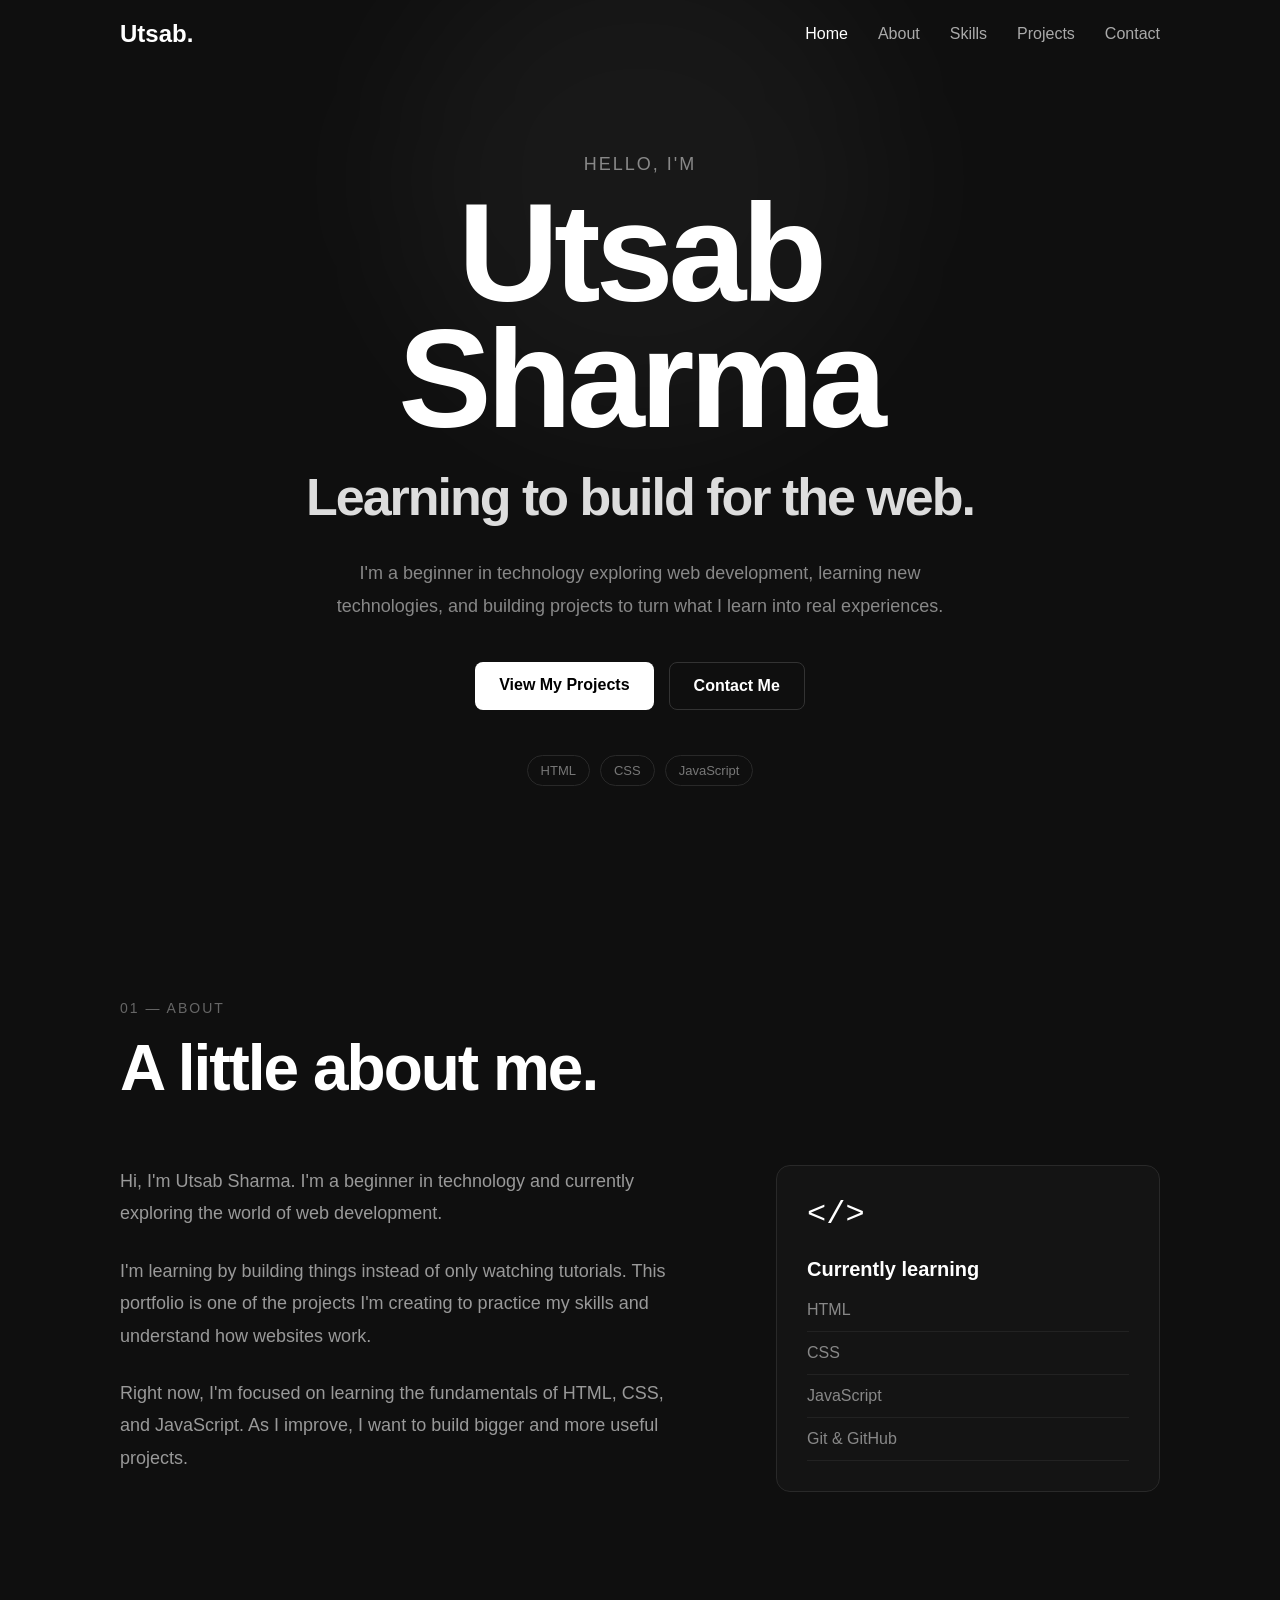
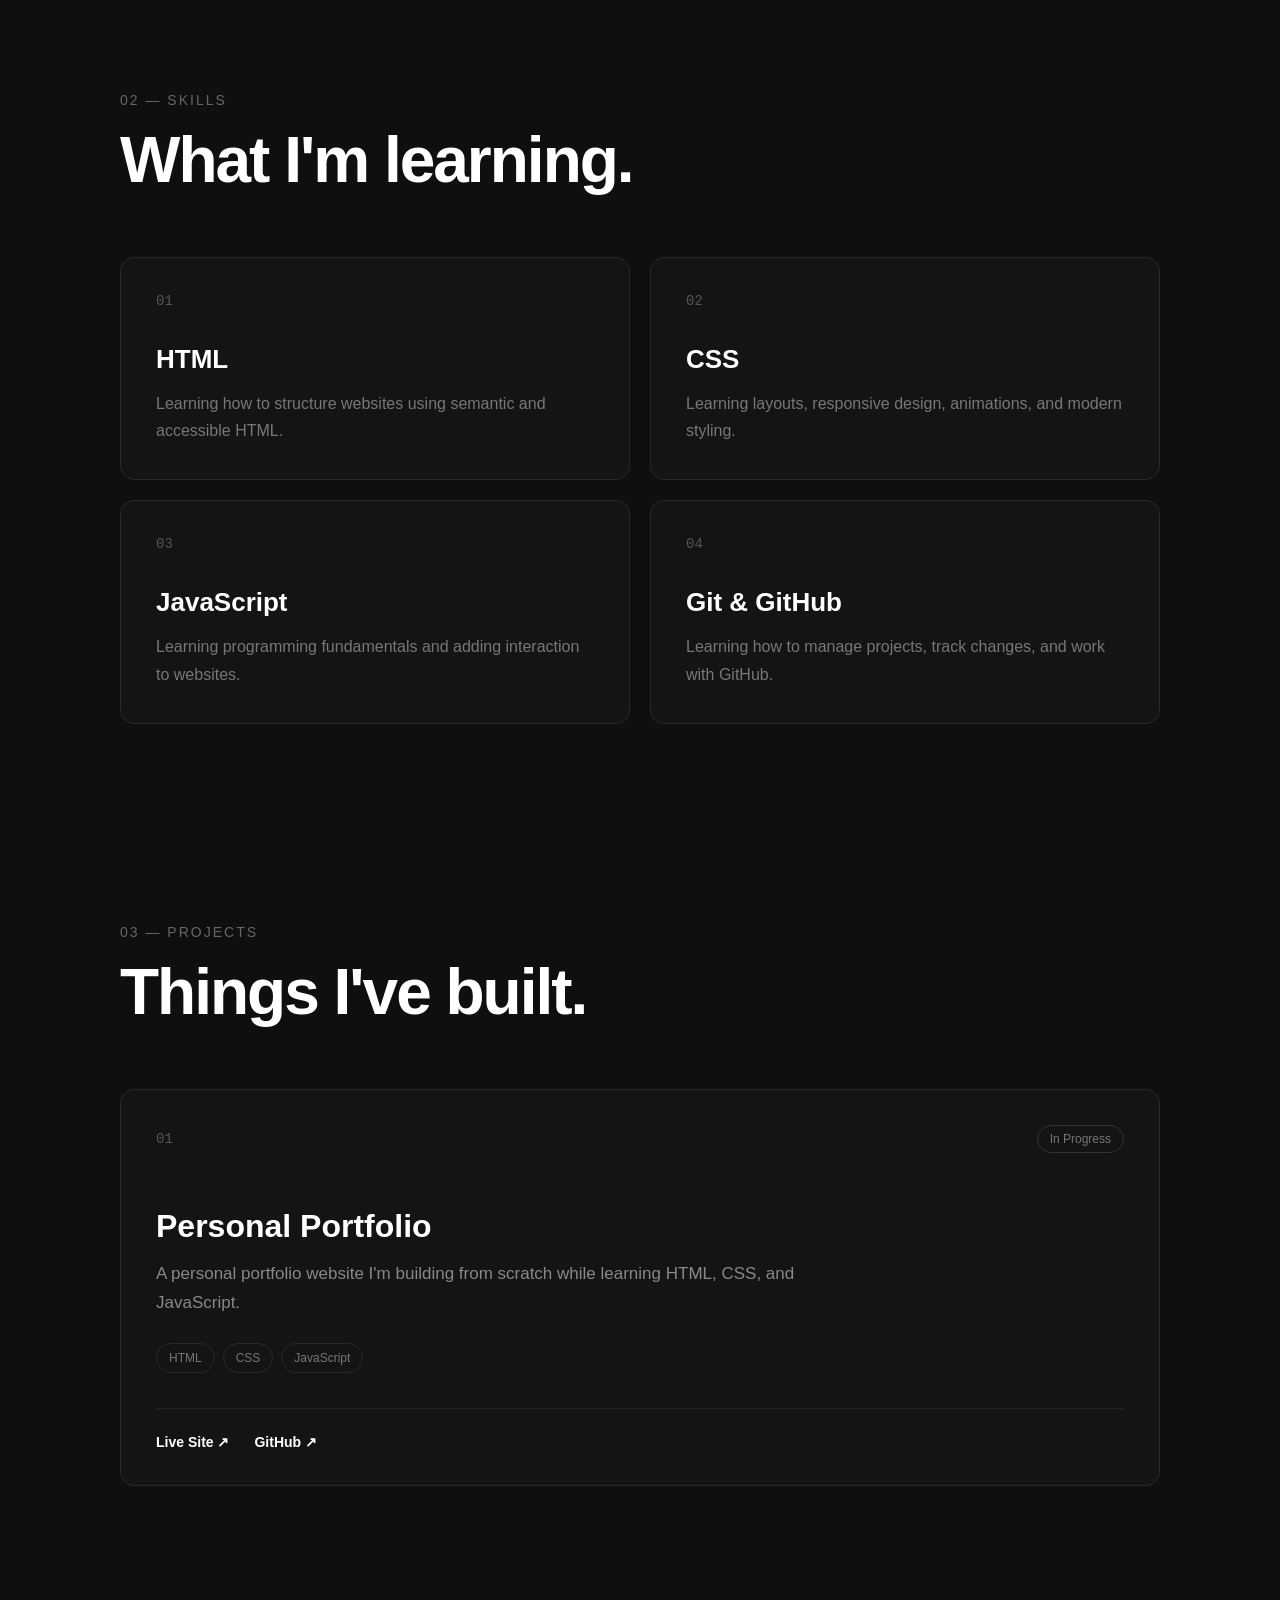
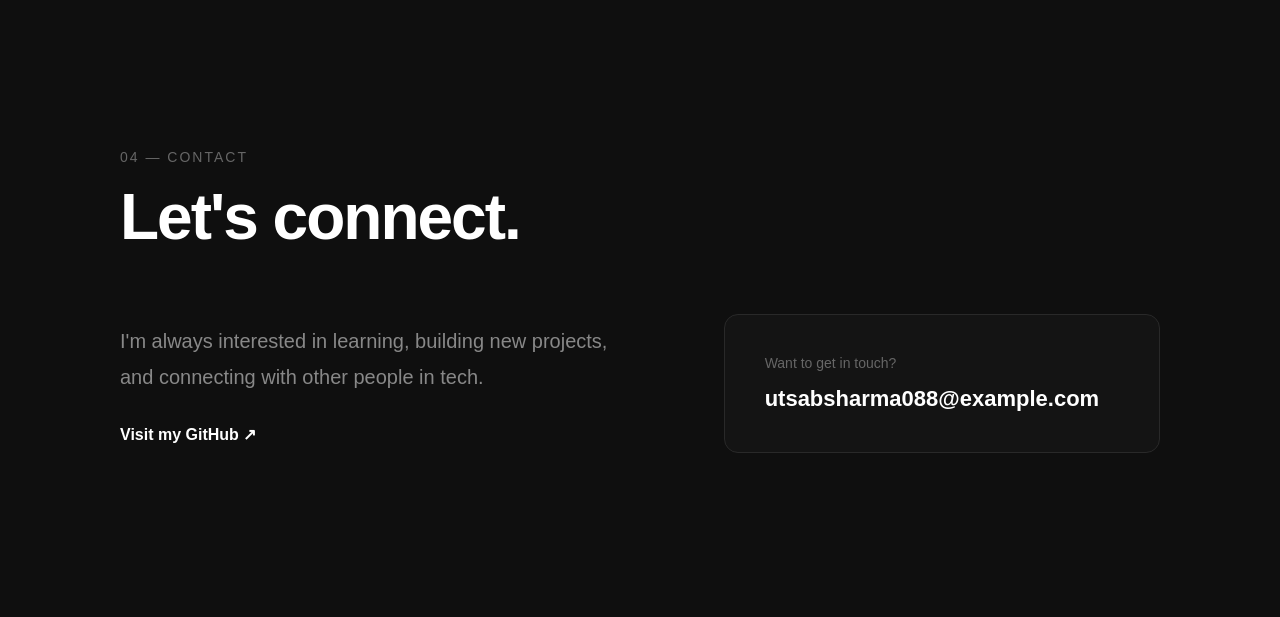
==== frontend/index.html @ 0e5b8292 "feat:website is live" ====
<!doctype html>
<html lang="en">
  <head>
    <meta charset="UTF-8" />
    <meta name="viewport" content="width=device-width, initial-scale=1.0" />

    <meta
      name="description"
      content="Utsab Sharma - Beginner web developer building and learning through real projects."
    />

    <title>Utsab Sharma | Developer</title>

    <link rel="stylesheet" href="style.css" />
  </head>

  <body>
    <header>
      <nav class="navbar">
        <a href="#home" class="logo"> Utsab. </a>

        <div class="nav-links">
          <a href="#home">Home</a>
          <a href="#about">About</a>
          <a href="#skills">Skills</a>
          <a href="#projects">Projects</a>
          <a href="#contact">Contact</a>
        </div>
      </nav>
    </header>

    <main>
      <section id="home" class="hero">
        <div class="hero-content">
          <p class="greeting">Hello, I'm</p>

          <h1>Utsab Sharma</h1>

          <h2>Learning to build for the web.</h2>

          <p class="hero-description">
            I'm a beginner in technology exploring web development, learning new
            technologies, and building projects to turn what I learn into real
            experiences.
          </p>

          <div class="hero-buttons">
            <a href="#projects" class="btn primary-btn"> View My Projects </a>

            <a href="#contact" class="btn secondary-btn"> Contact Me </a>
          </div>

          <div class="hero-tech">
            <span>HTML</span>
            <span>CSS</span>
            <span>JavaScript</span>
          </div>
        </div>
      </section>

      <section id="about" class="about-section">
        <div class="section-heading">
          <p class="section-label">01 — About</p>

          <h2>A little about me.</h2>
        </div>

        <div class="about-content">
          <div class="about-text">
            <p>
              Hi, I'm Utsab Sharma. I'm a beginner in technology and currently
              exploring the world of web development.
            </p>

            <p>
              I'm learning by building things instead of only watching
              tutorials. This portfolio is one of the projects I'm creating to
              practice my skills and understand how websites work.
            </p>

            <p>
              Right now, I'm focused on learning the fundamentals of HTML, CSS,
              and JavaScript. As I improve, I want to build bigger and more
              useful projects.
            </p>
          </div>

          <div class="about-card">
            <div class="about-card-icon">&lt;/&gt;</div>

            <h3>Currently learning</h3>

            <ul>
              <li>HTML</li>
              <li>CSS</li>
              <li>JavaScript</li>
              <li>Git &amp; GitHub</li>
            </ul>
          </div>
        </div>
      </section>

      <section id="skills" class="skills-section">
        <div class="section-heading">
          <p class="section-label">02 — Skills</p>

          <h2>What I'm learning.</h2>
        </div>

        <div class="skills-grid">
          <div class="skill-card">
            <span class="skill-number"> 01 </span>

            <h3>HTML</h3>

            <p>
              Learning how to structure websites using semantic and accessible
              HTML.
            </p>
          </div>

          <div class="skill-card">
            <span class="skill-number"> 02 </span>

            <h3>CSS</h3>

            <p>
              Learning layouts, responsive design, animations, and modern
              styling.
            </p>
          </div>

          <div class="skill-card">
            <span class="skill-number"> 03 </span>

            <h3>JavaScript</h3>

            <p>
              Learning programming fundamentals and adding interaction to
              websites.
            </p>
          </div>

          <div class="skill-card">
            <span class="skill-number"> 04 </span>

            <h3>Git &amp; GitHub</h3>

            <p>
              Learning how to manage projects, track changes, and work with
              GitHub.
            </p>
          </div>
        </div>
      </section>

      <section id="projects" class="projects-section">
        <div class="section-heading">
          <p class="section-label">03 — Projects</p>

          <h2>Things I've built.</h2>
        </div>

        <div class="projects-grid">
          <article class="project-card">
            <div class="project-top">
              <span class="project-number"> 01 </span>

              <span class="project-status"> In Progress </span>
            </div>

            <div class="project-content">
              <h3>Personal Portfolio</h3>

              <p>
                A personal portfolio website I'm building from scratch while
                learning HTML, CSS, and JavaScript.
              </p>

              <div class="project-tech">
                <span>HTML</span>
                <span>CSS</span>
                <span>JavaScript</span>
              </div>
            </div>

            <div class="project-links">
              <a href="personal-website-7hj2.vercel.app" class="project-link">
                Live Site ↗
              </a>

              <a
                href="https://github.com/kiranSharma121"
                class="project-link"
                target="_blank"
                rel="noopener noreferrer"
              >
                GitHub ↗
              </a>
            </div>
          </article>
        </div>
      </section>

      <section id="contact" class="contact-section">
        <div class="section-heading">
          <p class="section-label">04 — Contact</p>

          <h2>Let's connect.</h2>
        </div>

        <div class="contact-content">
          <div class="contact-text">
            <p>
              I'm always interested in learning, building new projects, and
              connecting with other people in tech.
            </p>

            <a
              href="https://github.com/kiranSharma121"
              class="github-link"
              target="_blank"
              rel="noopener noreferrer"
            >
              Visit my GitHub ↗
            </a>
          </div>

          <div class="contact-card">
            <p>Want to get in touch?</p>

            <a href="mailto:utsabsharma088@example.com" class="email-link">
              utsabsharma088@example.com
            </a>
          </div>
        </div>
      </section>
    </main>

    <script src="script.js"></script>
  </body>
</html>
---- frontend/style.css ----
* {
    margin: 0;
    padding: 0;
    box-sizing: border-box;
}

html {
    scroll-behavior: smooth;
}

body {
    font-family: Arial, sans-serif;
    background: #0f0f0f;
    color: white;
}

header {
    width: 100%;
    position: fixed;
    top: 0;
    left: 0;
    z-index: 100;
}

.navbar {
    max-width: 1100px;
    margin: auto;
    padding: 20px 30px;
    display: flex;
    justify-content: space-between;
    align-items: center;
}

.logo {
    color: white;
    text-decoration: none;
    font-size: 24px;
    font-weight: bold;
}

.nav-links {
    display: flex;
    gap: 30px;
}

.nav-links a {
    color: #aaa;
    text-decoration: none;
    transition: 0.3s;
}

.nav-links a:hover {
    color: white;
}

.hero {
    min-height: 100vh;
    padding: 120px 30px 80px;
    display: flex;
    justify-content: center;
    align-items: center;
    text-align: center;
    position: relative;
    overflow: hidden;
}

.hero::before {
    content: "";
    position: absolute;
    width: 500px;
    height: 500px;
    border-radius: 50%;
    background: rgba(255, 255, 255, 0.04);
    filter: blur(80px);
    top: 20%;
    left: 50%;
    transform: translate(-50%, -50%);
    pointer-events: none;
}

.hero-content {
    position: relative;
    z-index: 1;
    max-width: 850px;
}

.greeting {
    color: #888;
    font-size: 18px;
    margin-bottom: 15px;
    letter-spacing: 2px;
    text-transform: uppercase;
}

.hero h1 {
    font-size: clamp(70px, 12vw, 140px);
    line-height: 0.9;
    letter-spacing: -5px;
    margin-bottom: 25px;
}

.hero h2 {
    font-size: clamp(28px, 5vw, 52px);
    color: #ddd;
    margin-bottom: 30px;
    letter-spacing: -2px;
}

.hero-description {
    max-width: 650px;
    margin: 0 auto 40px;
    color: #888;
    font-size: 18px;
    line-height: 1.8;
}

.hero-buttons {
    display: flex;
    justify-content: center;
    gap: 15px;
    margin-bottom: 45px;
}

.btn {
    display: inline-block;
    padding: 14px 24px;
    border-radius: 8px;
    text-decoration: none;
    font-weight: 600;
    transition: transform 0.3s ease, background 0.3s ease;
}

.primary-btn {
    background: white;
    color: black;
}

.primary-btn:hover {
    transform: translateY(-4px);
}

.secondary-btn {
    border: 1px solid #333;
    color: white;
}

.secondary-btn:hover {
    background: #1a1a1a;
    transform: translateY(-4px);
}

.hero-tech {
    display: flex;
    justify-content: center;
    flex-wrap: wrap;
    gap: 10px;
}

.hero-tech span {
    padding: 7px 13px;
    border: 1px solid #292929;
    border-radius: 20px;
    color: #777;
    font-size: 13px;
}

section:not(.hero) {
    max-width: 1100px;
    min-height: 70vh;
    margin: auto;
    padding: 100px 30px;
}

.section-heading {
    margin-bottom: 60px;
}

.section-label {
    color: #666 !important;
    font-size: 14px !important;
    text-transform: uppercase;
    letter-spacing: 2px;
    margin-bottom: 15px;
}

.section-heading h2 {
    font-size: clamp(40px, 6vw, 64px) !important;
    letter-spacing: -2px;
}

.about-section {
    display: flex;
    flex-direction: column;
    justify-content: center;
}

.about-content {
    display: grid;
    grid-template-columns: minmax(0, 1.5fr) minmax(0, 1fr);
    gap: 80px;
    align-items: start;
}

.about-text {
    display: flex;
    flex-direction: column;
    gap: 25px;
}

.about-text p {
    font-size: 18px;
    line-height: 1.8;
    color: #999;
}

.about-card {
    padding: 30px;
    border: 1px solid #292929;
    border-radius: 14px;
    background: #141414;
}

.about-card-icon {
    font-family: monospace;
    font-size: 32px;
    margin-bottom: 25px;
}

.about-card h3 {
    font-size: 20px;
    margin-bottom: 20px;
}

.about-card ul {
    list-style: none;
    display: flex;
    flex-direction: column;
    gap: 12px;
}

.about-card li {
    color: #888;
    padding-bottom: 12px;
    border-bottom: 1px solid #222;
}

.skills-section {
    display: flex;
    flex-direction: column;
    justify-content: center;
}

.skills-grid {
    display: grid;
    grid-template-columns: repeat(2, 1fr);
    gap: 20px;
}

.skill-card {
    position: relative;
    padding: 35px;
    border: 1px solid #292929;
    border-radius: 14px;
    background: #141414;
    transition: transform 0.3s ease, border-color 0.3s ease;
}

.skill-card:hover {
    transform: translateY(-5px);
    border-color: #555;
}

.skill-number {
    display: block;
    color: #555;
    font-family: monospace;
    font-size: 14px;
    margin-bottom: 35px;
}

.skill-card h3 {
    font-size: 26px;
    margin-bottom: 15px;
}

.skill-card p {
    color: #777;
    font-size: 16px !important;
    line-height: 1.7;
}

.projects-section {
    display: flex;
    flex-direction: column;
    justify-content: center;
}

.projects-grid {
    display: grid;
    grid-template-columns: 1fr;
    gap: 20px;
}

.project-card {
    padding: 35px;
    border: 1px solid #292929;
    border-radius: 14px;
    background: #141414;
    transition: transform 0.3s ease, border-color 0.3s ease;
}

.project-card:hover {
    transform: translateY(-5px);
    border-color: #555;
}

.project-top {
    display: flex;
    justify-content: space-between;
    align-items: center;
    margin-bottom: 55px;
}

.project-number {
    color: #555;
    font-family: monospace;
    font-size: 14px;
}

.project-status {
    padding: 6px 12px;
    border: 1px solid #333;
    border-radius: 20px;
    color: #777;
    font-size: 12px;
}

.project-content {
    max-width: 700px;
}

.project-content h3 {
    font-size: 32px;
    margin-bottom: 15px;
}

.project-content p {
    color: #888;
    font-size: 17px !important;
    line-height: 1.7;
    margin-bottom: 25px;
}

.project-tech {
    display: flex;
    flex-wrap: wrap;
    gap: 8px;
}

.project-tech span {
    padding: 7px 12px;
    border: 1px solid #292929;
    border-radius: 20px;
    color: #777;
    font-size: 12px;
}

.project-links {
    display: flex;
    gap: 25px;
    margin-top: 35px;
    padding-top: 25px;
    border-top: 1px solid #222;
}

.project-link {
    color: white;
    text-decoration: none;
    font-size: 14px;
    font-weight: 600;
    transition: color 0.3s ease;
}

.project-link:hover {
    color: #888;
}

.contact-section {
    display: flex;
    flex-direction: column;
    justify-content: center;
}

.contact-content {
    display: grid;
    grid-template-columns: minmax(0, 1.2fr) minmax(0, 1fr);
    gap: 80px;
    align-items: center;
}

.contact-text {
    max-width: 600px;
}

.contact-text>p {
    color: #888;
    font-size: 20px !important;
    line-height: 1.8;
    margin-bottom: 30px;
}

.github-link {
    display: inline-block;
    color: white;
    text-decoration: none;
    font-weight: 600;
    transition: color 0.3s ease;
}

.github-link:hover {
    color: #888;
}

.contact-card {
    padding: 40px;
    border: 1px solid #292929;
    border-radius: 14px;
    background: #141414;
}

.contact-card p {
    color: #666 !important;
    font-size: 14px !important;
    margin-bottom: 15px;
}

.email-link {
    display: block;
    color: white;
    font-size: 22px;
    font-weight: 600;
    text-decoration: none;
    overflow-wrap: anywhere;
    transition: color 0.3s ease;
}

.email-link:hover {
    color: #888;
}

.nav-links a.active {
    color: white;
}

@media (max-width: 700px) {
    .navbar {
        padding: 18px 20px;
    }

    .nav-links {
        gap: 15px;
    }

    .nav-links a {
        font-size: 14px;
    }

    .hero {
        padding-left: 20px;
        padding-right: 20px;
    }

    .hero h1 {
        letter-spacing: -3px;
    }

    .hero-buttons {
        flex-direction: column;
        max-width: 300px;
        margin-left: auto;
        margin-right: auto;
    }

    .btn {
        width: 100%;
    }

    .hero-tech {
        max-width: 300px;
        margin: auto;
    }

    .about-content {
        grid-template-columns: 1fr;
        gap: 40px;
    }

    .section-heading {
        margin-bottom: 40px;
    }

    .skills-grid {
        grid-template-columns: 1fr;
    }

    .skill-card {
        padding: 25px;
    }

    .project-card {
        padding: 25px;
    }

    .project-top {
        margin-bottom: 40px;
    }

    .project-content h3 {
        font-size: 26px;
    }

    .project-links {
        flex-direction: column;
        gap: 15px;
    }

    .contact-content {
        grid-template-columns: 1fr;
        gap: 40px;
    }

    .contact-card {
        padding: 25px;
    }

    .email-link {
        font-size: 18px;
    }
}
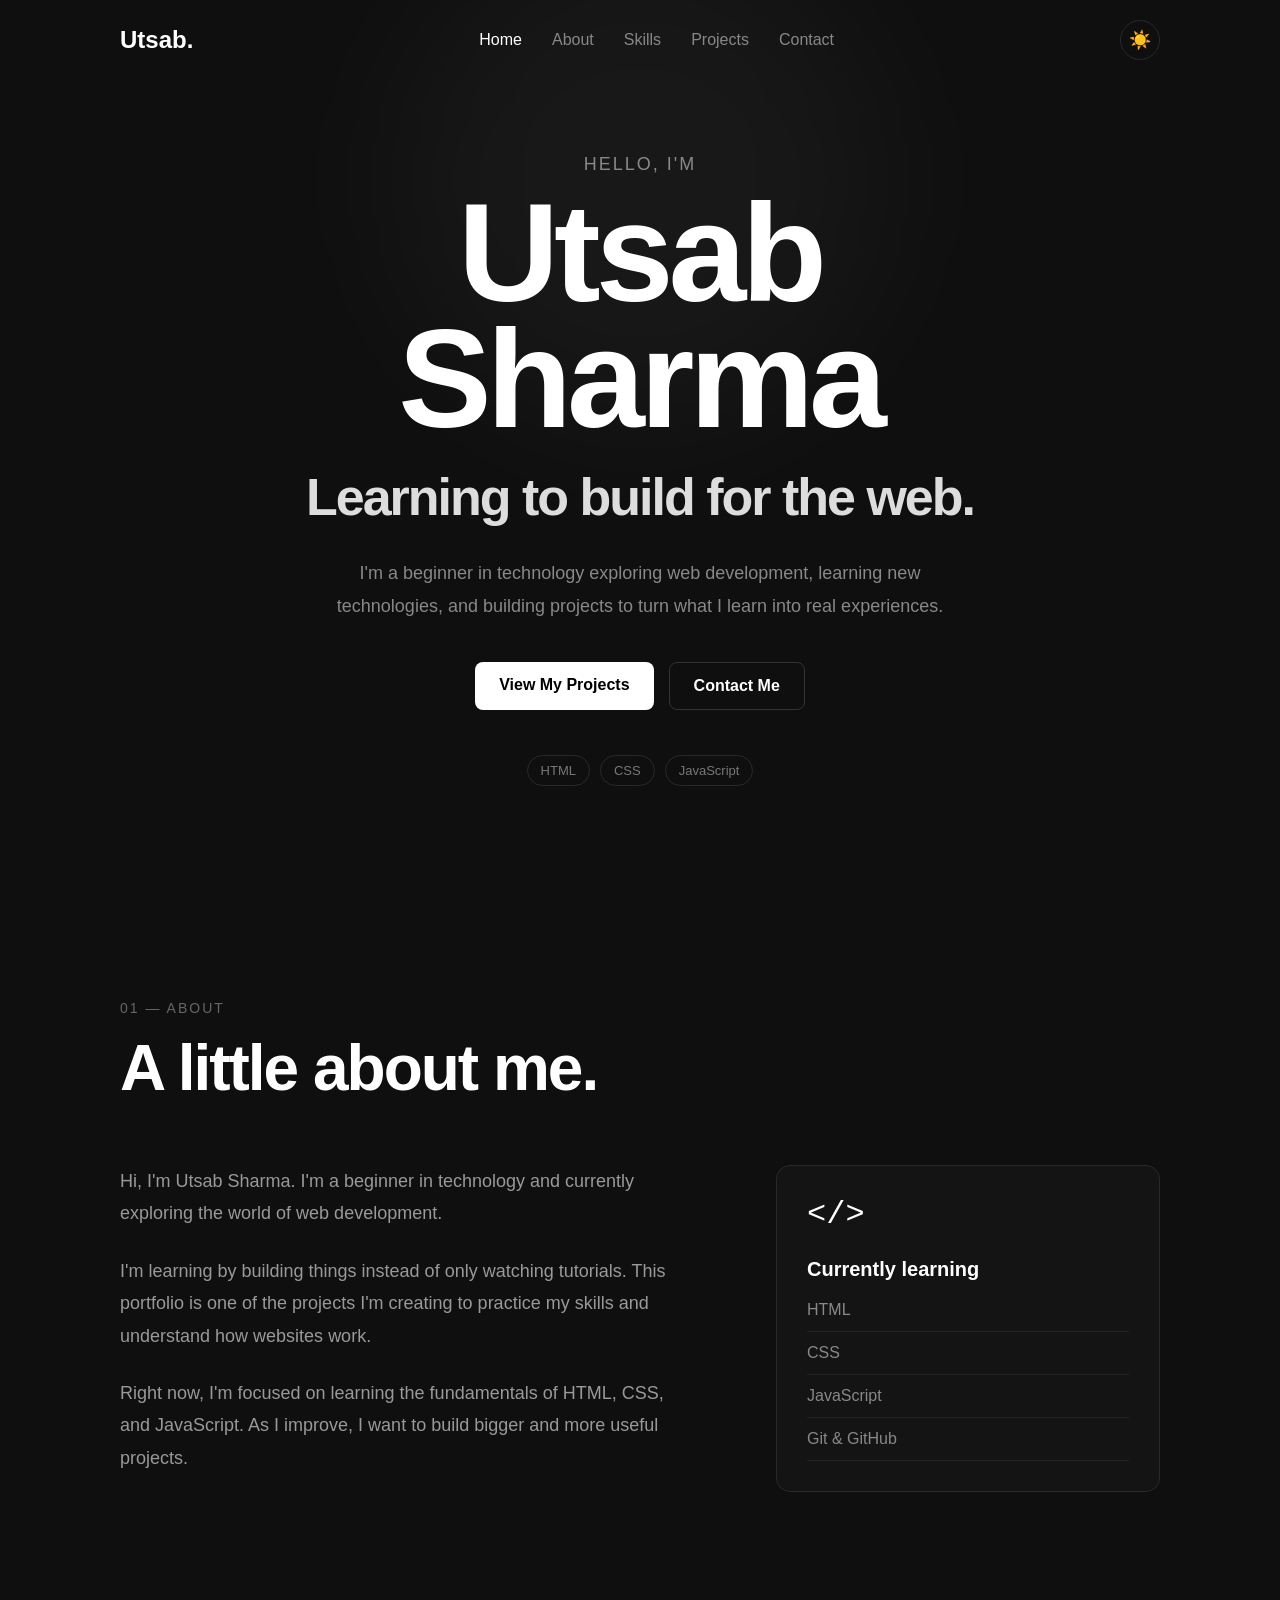
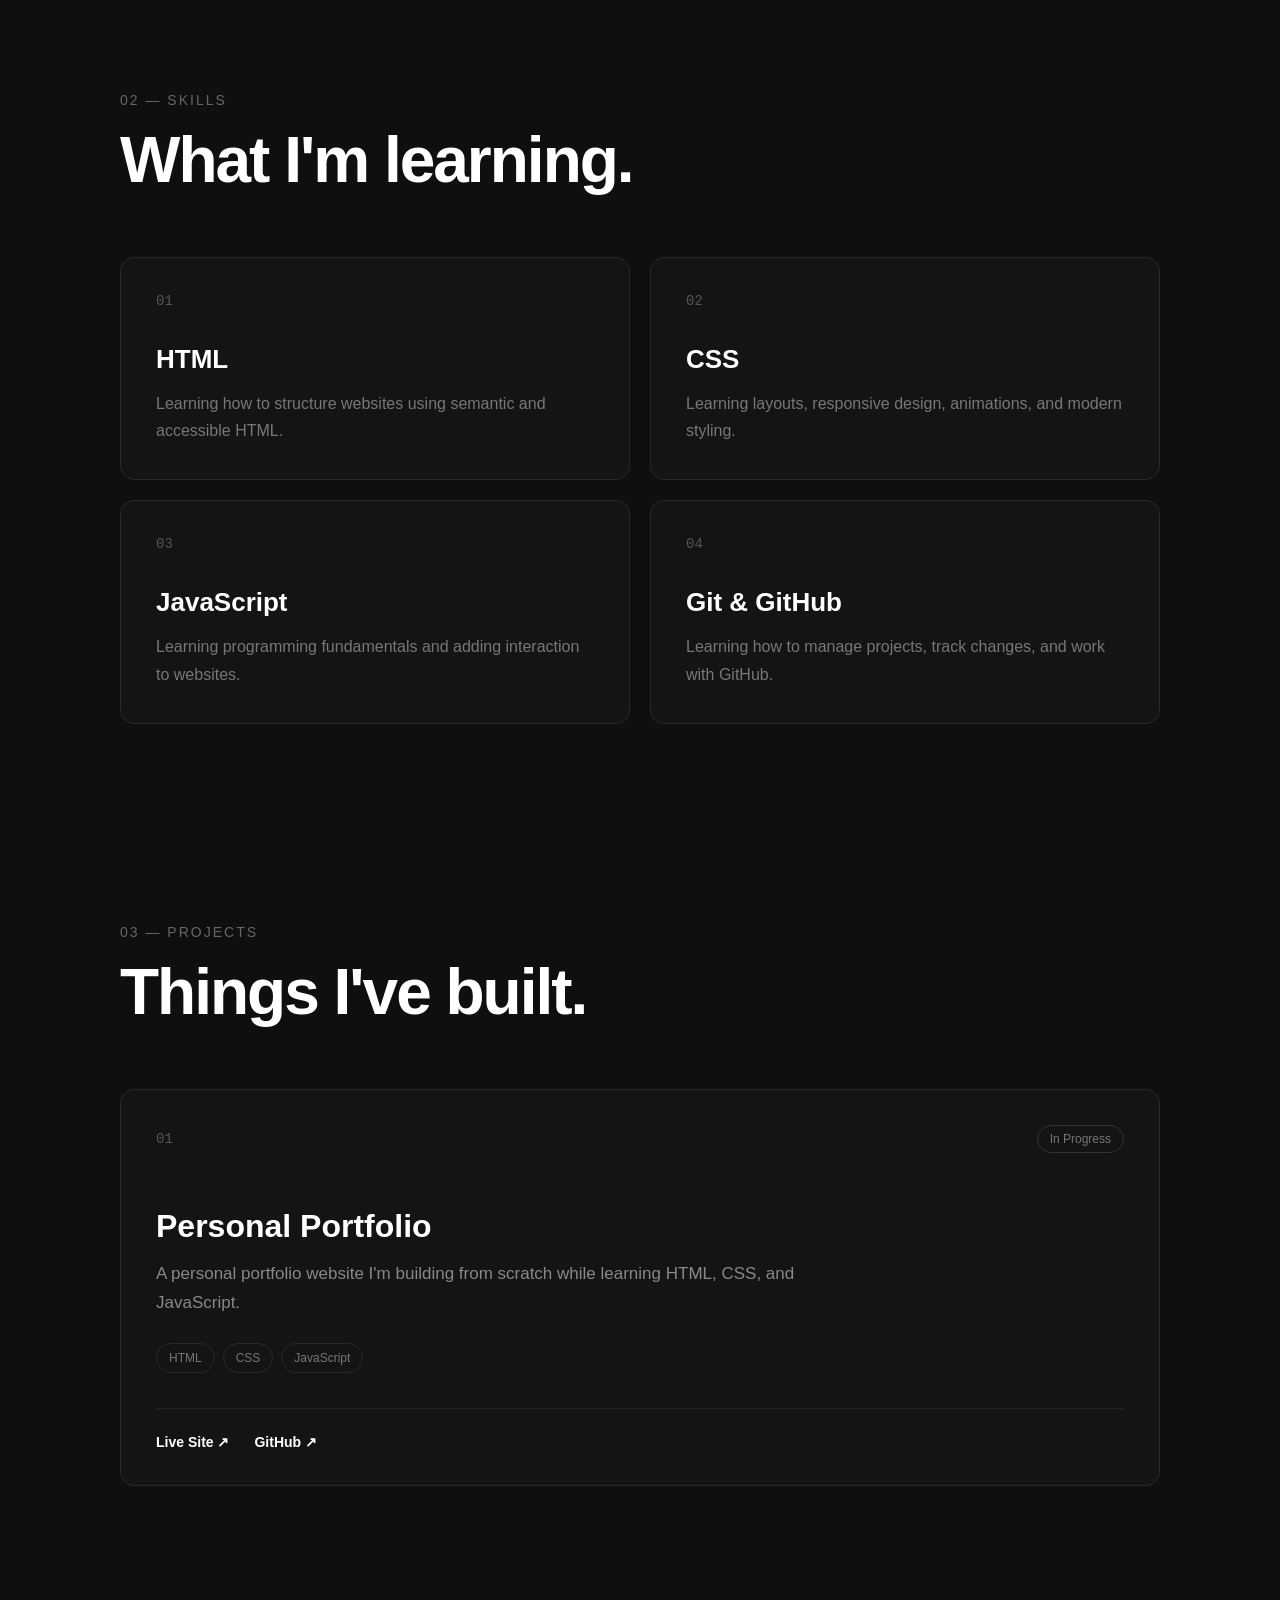
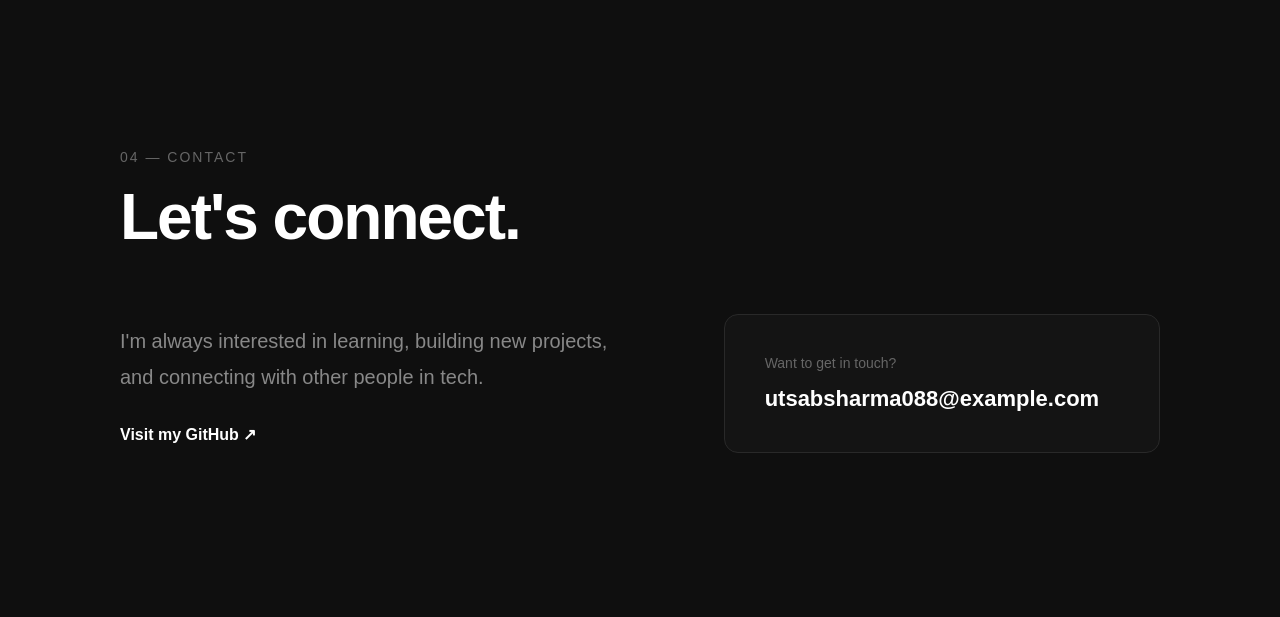
==== commit c2bc367c: "feat:chaing the ui" ====
--- a/frontend/index.html
+++ b/frontend/index.html
@@ -26,6 +26,7 @@
           <a href="#projects">Projects</a>
           <a href="#contact">Contact</a>
         </div>
+        <button class="theme-toggle" id="themeToggle">☀️</button>
       </nav>
     </header>
 
@@ -185,12 +186,15 @@
             </div>
 
             <div class="project-links">
-              <a href="personal-website-7hj2.vercel.app" class="project-link">
+              <a
+                href="https://personal-website-7hj2.vercel.app/"
+                class="project-link"
+              >
                 Live Site ↗
               </a>
 
               <a
-                href="https://github.com/kiranSharma121"
+                href="https://github.com/kiranSharma121/personal-website"
                 class="project-link"
                 target="_blank"
                 rel="noopener noreferrer"
--- a/frontend/style.css
+++ b/frontend/style.css
@@ -1,3 +1,11 @@
+:root {
+    --background: #0f0f0f;
+    --text: white;
+    --card: #141414;
+    --border: #292929;
+    --secondary: #888;
+}
+
 * {
     margin: 0;
     padding: 0;
@@ -452,6 +460,54 @@
     color: white;
 }
 
+.theme-toggle {
+    border: 1px solid #333;
+    background: transparent;
+    color: white;
+    width: 40px;
+    height: 40px;
+    border-radius: 50%;
+    cursor: pointer;
+    font-size: 18px;
+}
+
+body.light-mode {
+    --background: #f4f4f4;
+    --text: #111;
+    --card: white;
+    --border: #ddd;
+    --secondary: #555;
+}
+
+body {
+    background: var(--background);
+    color: var(--text);
+    font-family: Arial, sans-serif;
+    transition: background 0.3s ease, color 0.3s ease;
+}
+
+.nav-links a {
+    color: var(--secondary);
+}
+
+.about-card,
+.skill-card,
+.project-card,
+.contact-card {
+    background-color: var(--card);
+    border: 1px solid var(--border);
+}
+
+.theme-toggle {
+    width: 40px;
+    height: 40px;
+    border: 1px solid var(--border);
+    border-radius: 50%;
+    background: transparent;
+    color: var(--text);
+    cursor: pointer;
+}
+
 @media (max-width: 700px) {
     .navbar {
         padding: 18px 20px;
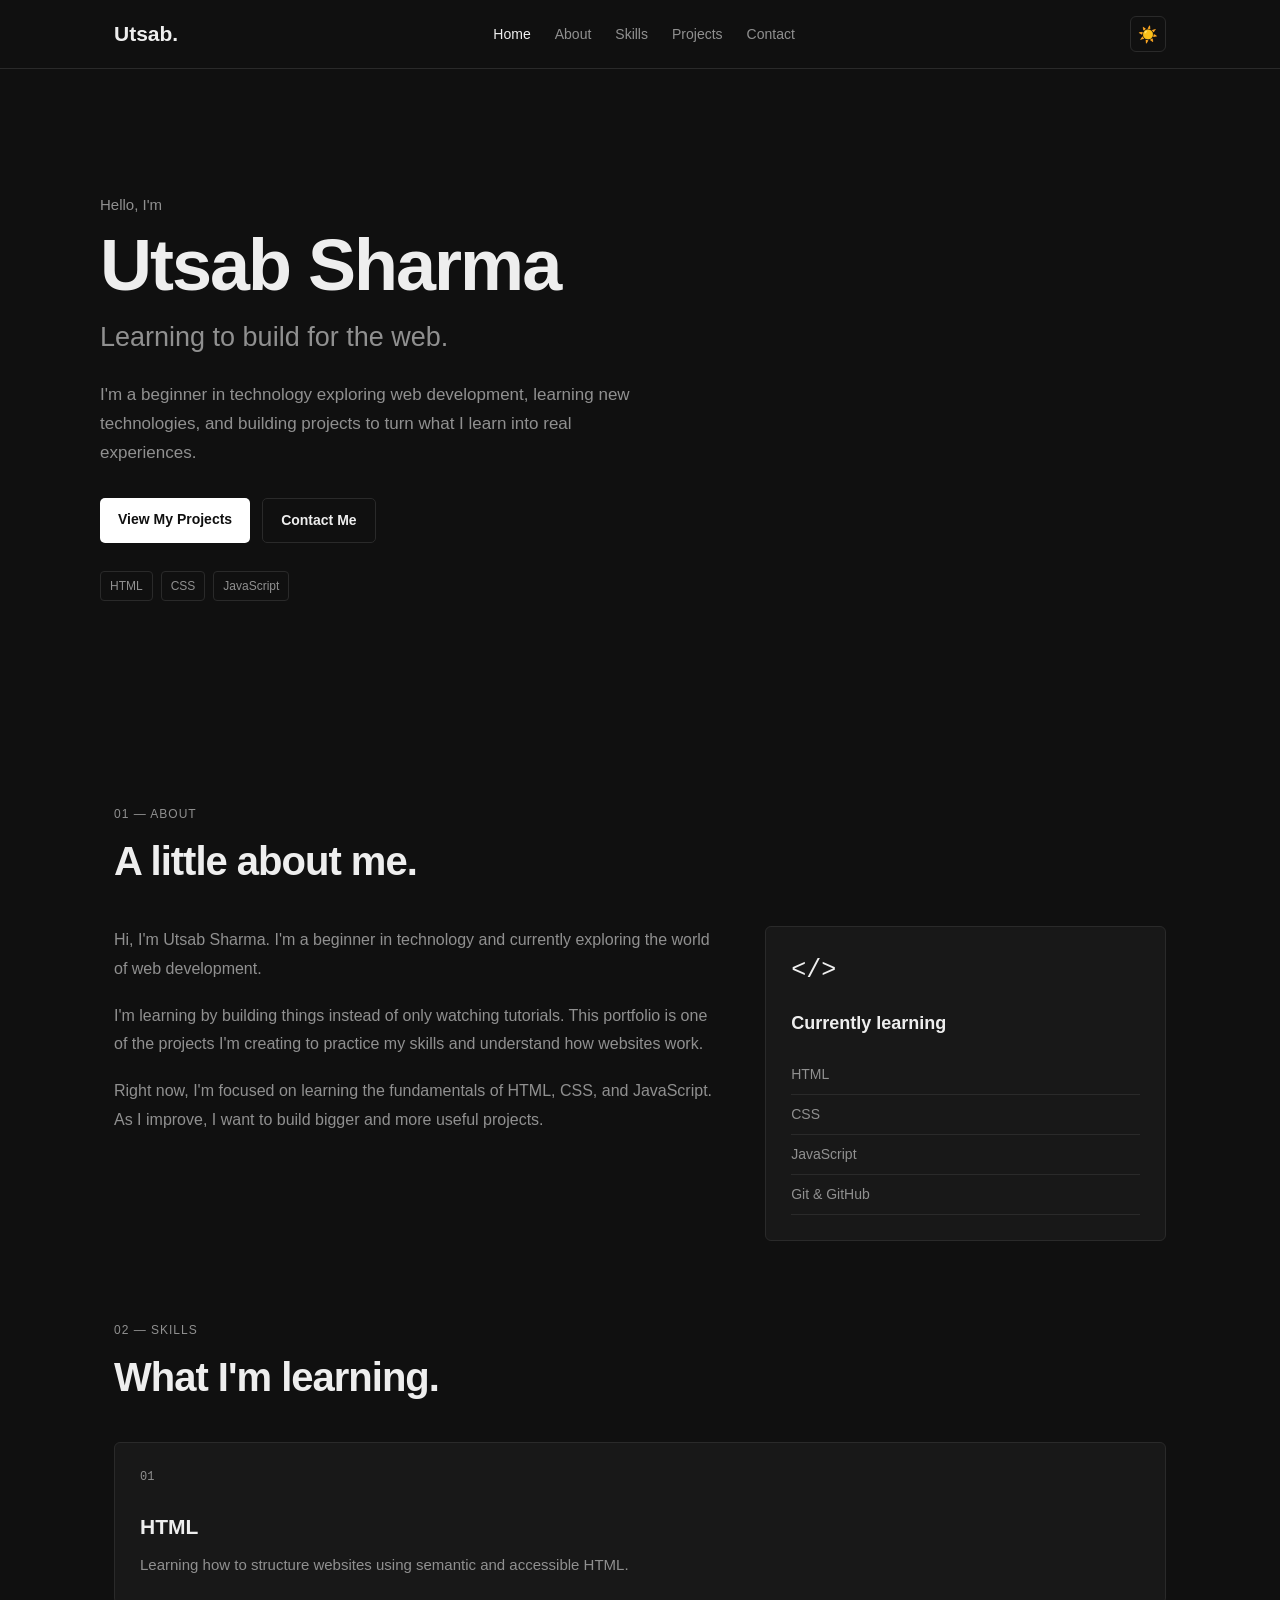
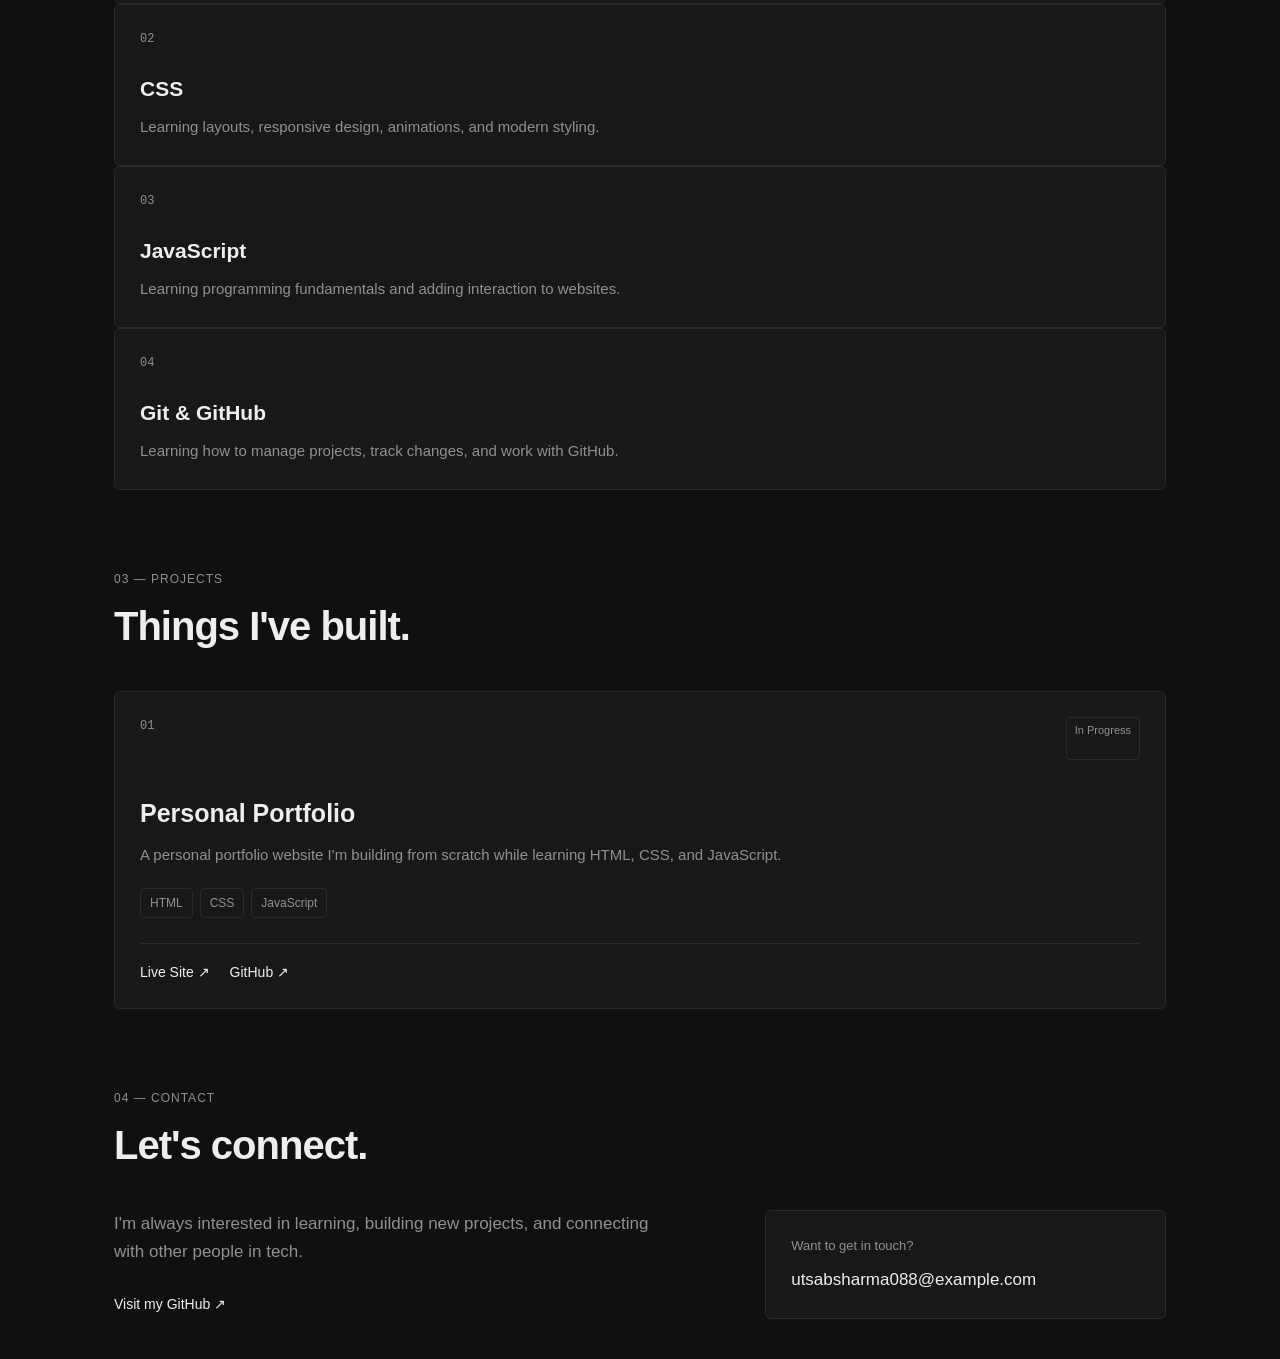
==== commit b76b8a60: "feat:changing the ui and adding new features" ====
--- a/frontend/index.html
+++ b/frontend/index.html
@@ -26,6 +26,7 @@
           <a href="#projects">Projects</a>
           <a href="#contact">Contact</a>
         </div>
+        <button class="menu-button" id="menuButton">☰</button>
         <button class="theme-toggle" id="themeToggle">☀️</button>
       </nav>
     </header>
--- a/frontend/style.css
+++ b/frontend/style.css
@@ -1,9 +1,21 @@
 :root {
-    --background: #0f0f0f;
-    --text: white;
-    --card: #141414;
-    --border: #292929;
-    --secondary: #888;
+    --background: #101010;
+    --surface: #181818;
+    --surface-hover: #1d1d1d;
+    --text: #eeeeee;
+    --muted: #909090;
+    --border: #2a2a2a;
+    --accent: #ffffff;
+}
+
+body.light-mode {
+    --background: #f4f4f1;
+    --surface: #ffffff;
+    --surface-hover: #eeeeee;
+    --text: #171717;
+    --muted: #666666;
+    --border: #d8d8d8;
+    --accent: #111111;
 }
 
 * {
@@ -18,578 +30,430 @@
 
 body {
     font-family: Arial, sans-serif;
-    background: #0f0f0f;
-    color: white;
+    background: var(--background);
+    color: var(--text);
+    line-height: 1.5;
+    transition: background 0.2s ease, color 0.2s ease;
 }
 
 header {
-    width: 100%;
     position: fixed;
     top: 0;
     left: 0;
-    z-index: 100;
+    width: 100%;
+    z-index: 10;
+    background: var(--background);
+    border-bottom: 1px solid var(--border);
+
 }
 
 .navbar {
     max-width: 1100px;
-    margin: auto;
-    padding: 20px 30px;
-    display: flex;
+    margin: 0 auto;
+    padding: 16px 24px;
+    display: flex;
+    align-items: center;
     justify-content: space-between;
+}
+
+.logo {
+    color: var(--text);
+    text-decoration: none;
+    font-size: 21px;
+    font-weight: bold;
+}
+
+.nav-links {
+    display: flex;
     align-items: center;
-}
-
-.logo {
-    color: white;
+    gap: 24px;
+}
+
+.nav-links a {
+    color: var(--muted);
     text-decoration: none;
-    font-size: 24px;
+    font-size: 14px;
+}
+
+.nav-links a:hover,
+.nav-links a.active {
+    color: var(--text);
+}
+
+.theme-toggle {
+    width: 36px;
+    height: 36px;
+    margin-left: 20px;
+    border: 1px solid var(--border);
+    border-radius: 6px;
+    background: transparent;
+    color: var(--text);
+    cursor: pointer;
+    font-size: 16px;
+}
+
+.theme-toggle:hover {
+
+    background: var(--surface);
+}
+
+.hero {
+    min-height: 85vh;
+    max-width: 1100px;
+    margin: 0 auto;
+    padding: 90px 10px 60px;
+    display: flex;
+    align-items: center;
+}
+
+.hero-content {
+    max-width: 760px;
+}
+
+.greeting {
+    margin-bottom: 12px;
+    color: var(--muted);
+    font-size: 15px;
+}
+
+.hero h1 {
+    margin-bottom: 16px;
+    font-size: 72px;
+    line-height: 1;
+    letter-spacing: -2px;
+}
+
+.hero h2 {
+    margin-bottom: 24px;
+    color: var(--muted);
+    font-size: 27px;
+    font-weight: normal;
+}
+
+.hero-description {
+    max-width: 570px;
+    margin-bottom: 30px;
+    color: var(--muted);
+    font-size: 17px;
+    line-height: 1.7;
+}
+
+.hero-buttons {
+    display: flex;
+    gap: 12px;
+    margin-bottom: 28px;
+}
+
+.btn {
+    padding: 11px 18px;
+    border-radius: 5px;
+    text-decoration: none;
+    font-size: 14px;
     font-weight: bold;
 }
 
-.nav-links {
-    display: flex;
-    gap: 30px;
-}
-
-.nav-links a {
-    color: #aaa;
-    text-decoration: none;
-    transition: 0.3s;
-}
-
-.nav-links a:hover {
-    color: white;
-}
-
-.hero {
-    min-height: 100vh;
-    padding: 120px 30px 80px;
-    display: flex;
-    justify-content: center;
-    align-items: center;
-    text-align: center;
-    position: relative;
-    overflow: hidden;
-}
-
-.hero::before {
-    content: "";
-    position: absolute;
-    width: 500px;
-    height: 500px;
-    border-radius: 50%;
-    background: rgba(255, 255, 255, 0.04);
-    filter: blur(80px);
-    top: 20%;
-    left: 50%;
-    transform: translate(-50%, -50%);
-    pointer-events: none;
-}
-
-.hero-content {
-    position: relative;
-    z-index: 1;
-    max-width: 850px;
-}
-
-.greeting {
-    color: #888;
-    font-size: 18px;
-    margin-bottom: 15px;
-    letter-spacing: 2px;
-    text-transform: uppercase;
-}
-
-.hero h1 {
-    font-size: clamp(70px, 12vw, 140px);
-    line-height: 0.9;
-    letter-spacing: -5px;
-    margin-bottom: 25px;
-}
-
-.hero h2 {
-    font-size: clamp(28px, 5vw, 52px);
-    color: #ddd;
-    margin-bottom: 30px;
-    letter-spacing: -2px;
-}
-
-.hero-description {
-    max-width: 650px;
-    margin: 0 auto 40px;
-    color: #888;
-    font-size: 18px;
-    line-height: 1.8;
-}
-
-.hero-buttons {
-    display: flex;
-    justify-content: center;
-    gap: 15px;
-    margin-bottom: 45px;
-}
-
-.btn {
-    display: inline-block;
-    padding: 14px 24px;
-    border-radius: 8px;
-    text-decoration: none;
-    font-weight: 600;
-    transition: transform 0.3s ease, background 0.3s ease;
-}
-
 .primary-btn {
-    background: white;
-    color: black;
-}
-
-.primary-btn:hover {
-    transform: translateY(-4px);
+    background: var(--accent);
+    color: var(--background);
 }
 
 .secondary-btn {
-    border: 1px solid #333;
-    color: white;
+    border: 1px solid var(--border);
+    color: var(--text);
 }
 
 .secondary-btn:hover {
-    background: #1a1a1a;
-    transform: translateY(-4px);
+    background: var(--surface);
 }
 
 .hero-tech {
     display: flex;
-    justify-content: center;
+    gap: 8px;
     flex-wrap: wrap;
-    gap: 10px;
-}
-
-.hero-tech span {
-    padding: 7px 13px;
-    border: 1px solid #292929;
-    border-radius: 20px;
-    color: #777;
-    font-size: 13px;
+}
+
+.hero-tech span,
+.project-tech span {
+    padding: 5px 9px;
+    border: 1px solid var(--border);
+    border-radius: 4px;
+    color: var(--muted);
+    font-size: 12px;
 }
 
 section:not(.hero) {
     max-width: 1100px;
-    min-height: 70vh;
-    margin: auto;
-    padding: 100px 30px;
+    margin: 0 auto;
+    padding: 40px 24px;
 }
 
 .section-heading {
-    margin-bottom: 60px;
+    margin-bottom: 35px;
 }
 
 .section-label {
-    color: #666 !important;
-    font-size: 14px !important;
+    margin-bottom: 8px;
+    color: var(--muted);
+    font-size: 12px;
     text-transform: uppercase;
-    letter-spacing: 2px;
-    margin-bottom: 15px;
+    letter-spacing: 1px;
 }
 
 .section-heading h2 {
-    font-size: clamp(40px, 6vw, 64px) !important;
-    letter-spacing: -2px;
-}
-
-.about-section {
-    display: flex;
-    flex-direction: column;
-    justify-content: center;
+    font-size: 40px;
+    letter-spacing: -1px;
 }
 
 .about-content {
     display: grid;
-    grid-template-columns: minmax(0, 1.5fr) minmax(0, 1fr);
-    gap: 80px;
-    align-items: start;
-}
-
-.about-text {
-    display: flex;
-    flex-direction: column;
-    gap: 25px;
+    grid-template-columns: 1.5fr 1fr;
+    gap: 50px;
 }
 
 .about-text p {
-    font-size: 18px;
+    margin-bottom: 18px;
+    color: var(--muted);
+    font-size: 16px;
     line-height: 1.8;
-    color: #999;
-}
-
-.about-card {
-    padding: 30px;
-    border: 1px solid #292929;
-    border-radius: 14px;
-    background: #141414;
-}
-
-.about-card-icon {
-    font-family: monospace;
-    font-size: 32px;
-    margin-bottom: 25px;
-}
-
-.about-card h3 {
-    font-size: 20px;
-    margin-bottom: 20px;
-}
-
-.about-card ul {
-    list-style: none;
-    display: flex;
-    flex-direction: column;
-    gap: 12px;
-}
-
-.about-card li {
-    color: #888;
-    padding-bottom: 12px;
-    border-bottom: 1px solid #222;
-}
-
-.skills-section {
-    display: flex;
-    flex-direction: column;
-    justify-content: center;
-}
-
-.skills-grid {
-    display: grid;
-    grid-template-columns: repeat(2, 1fr);
-    gap: 20px;
-}
-
-.skill-card {
-    position: relative;
-    padding: 35px;
-    border: 1px solid #292929;
-    border-radius: 14px;
-    background: #141414;
-    transition: transform 0.3s ease, border-color 0.3s ease;
-}
-
-.skill-card:hover {
-    transform: translateY(-5px);
-    border-color: #555;
-}
-
-.skill-number {
-    display: block;
-    color: #555;
-    font-family: monospace;
-    font-size: 14px;
-    margin-bottom: 35px;
-}
-
-.skill-card h3 {
-    font-size: 26px;
-    margin-bottom: 15px;
-}
-
-.skill-card p {
-    color: #777;
-    font-size: 16px !important;
-    line-height: 1.7;
-}
-
-.projects-section {
-    display: flex;
-    flex-direction: column;
-    justify-content: center;
-}
-
-.projects-grid {
-    display: grid;
-    grid-template-columns: 1fr;
-    gap: 20px;
-}
-
-.project-card {
-    padding: 35px;
-    border: 1px solid #292929;
-    border-radius: 14px;
-    background: #141414;
-    transition: transform 0.3s ease, border-color 0.3s ease;
-}
-
-.project-card:hover {
-    transform: translateY(-5px);
-    border-color: #555;
-}
-
-.project-top {
-    display: flex;
-    justify-content: space-between;
-    align-items: center;
-    margin-bottom: 55px;
-}
-
-.project-number {
-    color: #555;
-    font-family: monospace;
-    font-size: 14px;
-}
-
-.project-status {
-    padding: 6px 12px;
-    border: 1px solid #333;
-    border-radius: 20px;
-    color: #777;
-    font-size: 12px;
-}
-
-.project-content {
-    max-width: 700px;
-}
-
-.project-content h3 {
-    font-size: 32px;
-    margin-bottom: 15px;
-}
-
-.project-content p {
-    color: #888;
-    font-size: 17px !important;
-    line-height: 1.7;
-    margin-bottom: 25px;
-}
-
-.project-tech {
-    display: flex;
-    flex-wrap: wrap;
-    gap: 8px;
-}
-
-.project-tech span {
-    padding: 7px 12px;
-    border: 1px solid #292929;
-    border-radius: 20px;
-    color: #777;
-    font-size: 12px;
-}
-
-.project-links {
-    display: flex;
-    gap: 25px;
-    margin-top: 35px;
-    padding-top: 25px;
-    border-top: 1px solid #222;
-}
-
-.project-link {
-    color: white;
-    text-decoration: none;
-    font-size: 14px;
-    font-weight: 600;
-    transition: color 0.3s ease;
-}
-
-.project-link:hover {
-    color: #888;
-}
-
-.contact-section {
-    display: flex;
-    flex-direction: column;
-    justify-content: center;
-}
-
-.contact-content {
-    display: grid;
-    grid-template-columns: minmax(0, 1.2fr) minmax(0, 1fr);
-    gap: 80px;
-    align-items: center;
-}
-
-.contact-text {
-    max-width: 600px;
-}
-
-.contact-text>p {
-    color: #888;
-    font-size: 20px !important;
-    line-height: 1.8;
-    margin-bottom: 30px;
-}
-
-.github-link {
-    display: inline-block;
-    color: white;
-    text-decoration: none;
-    font-weight: 600;
-    transition: color 0.3s ease;
-}
-
-.github-link:hover {
-    color: #888;
-}
-
-.contact-card {
-    padding: 40px;
-    border: 1px solid #292929;
-    border-radius: 14px;
-    background: #141414;
-}
-
-.contact-card p {
-    color: #666 !important;
-    font-size: 14px !important;
-    margin-bottom: 15px;
-}
-
-.email-link {
-    display: block;
-    color: white;
-    font-size: 22px;
-    font-weight: 600;
-    text-decoration: none;
-    overflow-wrap: anywhere;
-    transition: color 0.3s ease;
-}
-
-.email-link:hover {
-    color: #888;
-}
-
-.nav-links a.active {
-    color: white;
-}
-
-.theme-toggle {
-    border: 1px solid #333;
-    background: transparent;
-    color: white;
-    width: 40px;
-    height: 40px;
-    border-radius: 50%;
-    cursor: pointer;
-    font-size: 18px;
-}
-
-body.light-mode {
-    --background: #f4f4f4;
-    --text: #111;
-    --card: white;
-    --border: #ddd;
-    --secondary: #555;
-}
-
-body {
-    background: var(--background);
-    color: var(--text);
-    font-family: Arial, sans-serif;
-    transition: background 0.3s ease, color 0.3s ease;
-}
-
-.nav-links a {
-    color: var(--secondary);
 }
 
 .about-card,
 .skill-card,
 .project-card,
 .contact-card {
-    background-color: var(--card);
-    border: 1px solid var(--border);
-}
-
-.theme-toggle {
-    width: 40px;
-    height: 40px;
-    border: 1px solid var(--border);
-    border-radius: 50%;
+    background: var(--surface);
+    border: 1px solid var(--border);
+}
+
+.about-card {
+    padding: 25px;
+    border-radius: 6px;
+}
+
+.about-card-icon {
+    margin-bottom: 20px;
+    font-family: monospace;
+    font-size: 25px;
+}
+
+.about-card h3 {
+    margin-bottom: 18px;
+    font-size: 18px;
+}
+
+.about-card ul {
+    list-style: none;
+}
+
+.about-card li {
+    padding: 9px 0;
+    border-bottom: 1px solid var(--border);
+    color: var(--muted);
+    font-size: 14px;
+}
+
+.skill-card {
+    padding: 25px;
+    border-radius: 6px;
+}
+
+.skills-grid {
+    grid-template-columns: 1fr;
+}
+
+.skill-card:hover,
+.project-card:hover {
+    background: var(--surface-hover);
+}
+
+.skill-number,
+.project-number {
+    display: block;
+    margin-bottom: 25px;
+    color: var(--muted);
+    font-family: monospace;
+    font-size: 12px;
+}
+
+.skill-card h3 {
+    margin-bottom: 10px;
+    font-size: 21px;
+}
+
+.skill-card p,
+.project-content p {
+    color: var(--muted);
+    font-size: 15px;
+    line-height: 1.7;
+}
+
+.projects-grid {
+    display: grid;
+    gap: 15px;
+}
+
+.project-card {
+    padding: 25px;
+    border-radius: 6px;
+}
+
+.project-top {
+    display: flex;
+    justify-content: space-between;
+    margin-bottom: 35px;
+}
+
+.project-status {
+    padding: 4px 8px;
+    border: 1px solid var(--border);
+    border-radius: 4px;
+    color: var(--muted);
+    font-size: 11px;
+}
+
+.project-content h3 {
+    margin-bottom: 10px;
+    font-size: 25px;
+}
+
+.project-content p {
+    max-width: 650px;
+    margin-bottom: 20px;
+}
+
+.project-tech {
+    display: flex;
+    flex-wrap: wrap;
+    gap: 7px;
+}
+
+.project-links {
+    display: flex;
+    gap: 20px;
+    margin-top: 25px;
+    padding-top: 18px;
+    border-top: 1px solid var(--border);
+}
+
+.project-link,
+.github-link,
+.email-link {
+    color: var(--text);
+    text-decoration: none;
+    font-size: 14px;
+}
+
+.project-link:hover,
+.github-link:hover,
+.email-link:hover {
+    text-decoration: underline;
+}
+
+.contact-content {
+    display: grid;
+    grid-template-columns: 1.5fr 1fr;
+    gap: 50px;
+}
+
+.contact-text>p {
+    max-width: 550px;
+    margin-bottom: 25px;
+    color: var(--muted);
+    font-size: 17px;
+    line-height: 1.7;
+}
+
+.contact-card {
+    padding: 25px;
+    border-radius: 6px;
+}
+
+.contact-card p {
+    margin-bottom: 12px;
+    color: var(--muted);
+    font-size: 13px;
+}
+
+.email-link {
+    font-size: 17px;
+    overflow-wrap: anywhere;
+}
+
+.menu-button {
+    display: none;
+    border: 1px solid var(--border);
     background: transparent;
     color: var(--text);
+    padding: 8px 10px;
+    border-radius: 5px;
     cursor: pointer;
-}
-
-@media (max-width: 700px) {
+    font-size: 18px;
+}
+
+@media(max-width:700px) {
     .navbar {
-        padding: 18px 20px;
+        padding: 14px 18px;
+    }
+
+    .menu-button {
+        display: block;
     }
 
     .nav-links {
+        display: none;
+        position: absolute;
+        top: 60px;
+        left: 20px;
+        right: 20px;
+        padding: 15px;
+        background: var(--surface);
+        border: 1px solid var(--border);
+        border-radius: 6px;
+        flex-direction: column;
         gap: 15px;
     }
 
+    .nav-links.show {
+        display: flex;
+    }
+
     .nav-links a {
-        font-size: 14px;
+        font-size: 12px;
+    }
+
+    .theme-toggle {
+        font-size: 12px;
     }
 
     .hero {
-        padding-left: 20px;
-        padding-right: 20px;
+        padding: 130px 20px 80px;
     }
 
     .hero h1 {
-        letter-spacing: -3px;
+        font-size: 52px;
+        letter-spacing: -2px;
+    }
+
+    .hero h2 {
+        font-size: 24px;
     }
 
     .hero-buttons {
         flex-direction: column;
-        max-width: 300px;
-        margin-left: auto;
-        margin-right: auto;
-    }
-
-    .btn {
-        width: 100%;
-    }
-
-    .hero-tech {
-        max-width: 300px;
-        margin: auto;
-    }
-
-    .about-content {
-        grid-template-columns: 1fr;
-        gap: 40px;
-    }
-
-    .section-heading {
-        margin-bottom: 40px;
-    }
-
-    .skills-grid {
-        grid-template-columns: 1fr;
-    }
-
-    .skill-card {
-        padding: 25px;
-    }
-
-    .project-card {
-        padding: 25px;
-    }
-
-    .project-top {
-        margin-bottom: 40px;
-    }
-
-    .project-content h3 {
-        font-size: 26px;
-    }
-
-    .project-links {
-        flex-direction: column;
-        gap: 15px;
-    }
-
+        align-items: flex-start;
+    }
+
+    .section-heading h2 {
+        font-size: 34px;
+    }
+
+    .about-content,
     .contact-content {
         grid-template-columns: 1fr;
-        gap: 40px;
-    }
-
-    .contact-card {
-        padding: 25px;
-    }
-
-    .email-link {
-        font-size: 18px;
+        gap: 30px;
+    }
+
+    .skills-card {
+        grid-template-columns: 1fr;
     }
 }
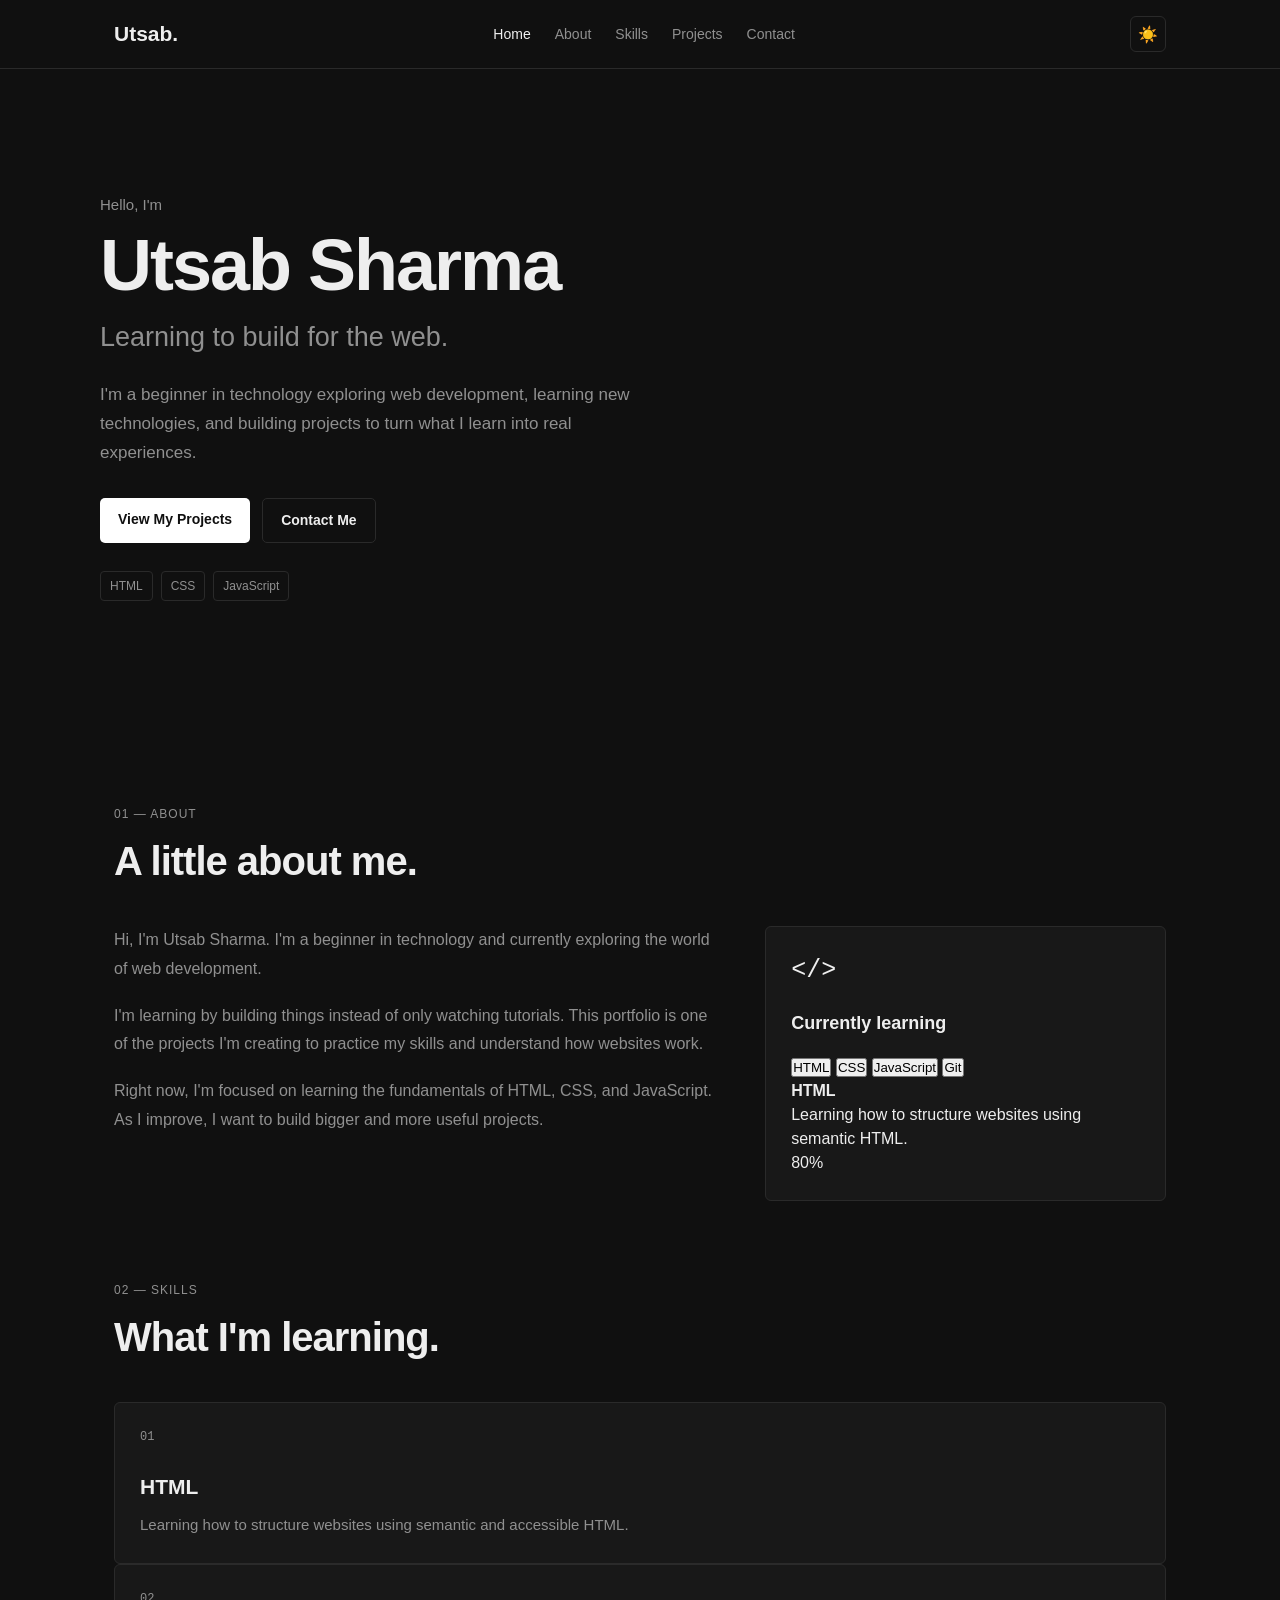
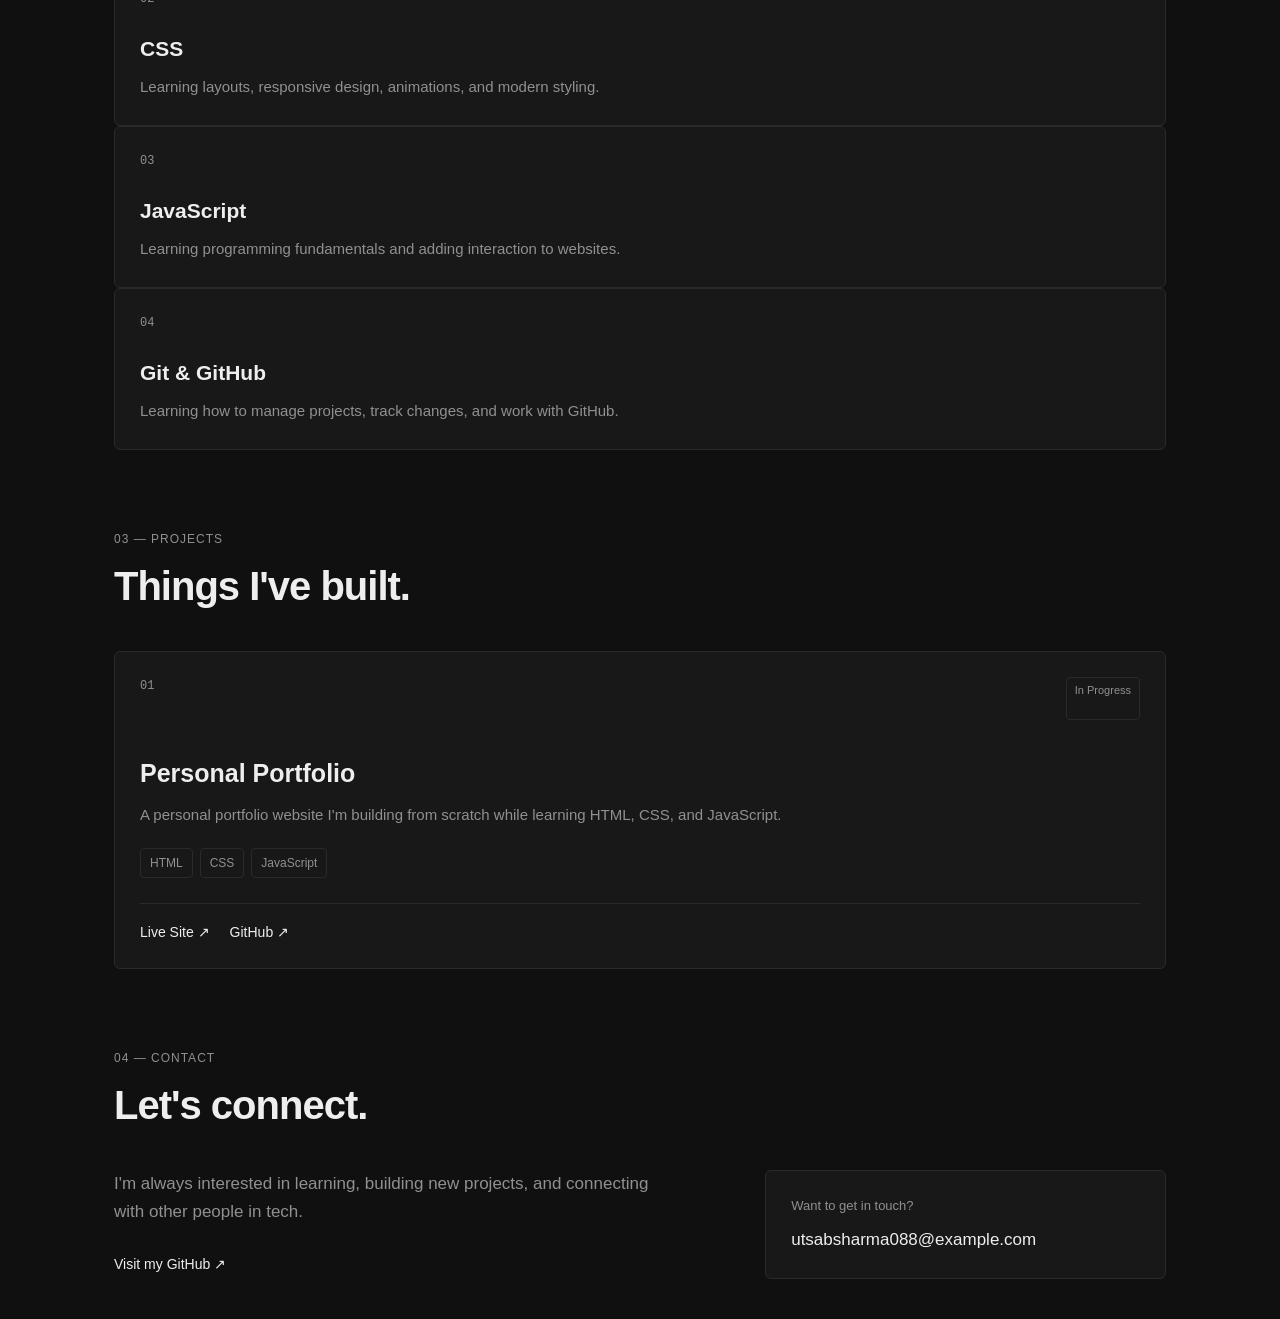
==== commit 3867c55e: "feat:adding some new features" ====
--- a/frontend/index.html
+++ b/frontend/index.html
@@ -26,8 +26,10 @@
           <a href="#projects">Projects</a>
           <a href="#contact">Contact</a>
         </div>
-        <button class="menu-button" id="menuButton">☰</button>
-        <button class="theme-toggle" id="themeToggle">☀️</button>
+        <div class="nav-controls">
+          <button class="menu-button" id="menuButton">☰</button>
+          <button class="theme-toggle" id="themeToggle">☀️</button>
+        </div>
       </nav>
     </header>
 
@@ -91,13 +93,26 @@
             <div class="about-card-icon">&lt;/&gt;</div>
 
             <h3>Currently learning</h3>
-
-            <ul>
-              <li>HTML</li>
-              <li>CSS</li>
-              <li>JavaScript</li>
-              <li>Git &amp; GitHub</li>
-            </ul>
+            <div class="learning-buttons">
+              <button class="learning-button active" data-topic="html">
+                HTML
+              </button>
+              <button class="learning-button" data-topic="css">CSS</button>
+              <button class="leaerning-button" data-topic="javascript">
+                JavaScript
+              </button>
+              <button class="learning-button" data-topic="git">Git</button>
+            </div>
+            <div class="learning-info">
+              <h4 id="learningTitle">HTML</h4>
+              <p id="learningDescription">
+                Learning how to structure websites using semantic HTML.
+              </p>
+              <div class="progress">
+                <div class="progress-bar" id="progressBar"></div>
+              </div>
+              <span id="progressText">80%</span>
+            </div>
           </div>
         </div>
       </section>
--- a/frontend/style.css
+++ b/frontend/style.css
@@ -54,6 +54,12 @@
     display: flex;
     align-items: center;
     justify-content: space-between;
+}
+
+.nav-controls {
+    display: flex;
+    align-items: center;
+    gap: 8px;
 }
 
 .logo {
@@ -426,6 +432,7 @@
     }
 
     .hero {
+        min-height: auto;
         padding: 130px 20px 80px;
     }
 
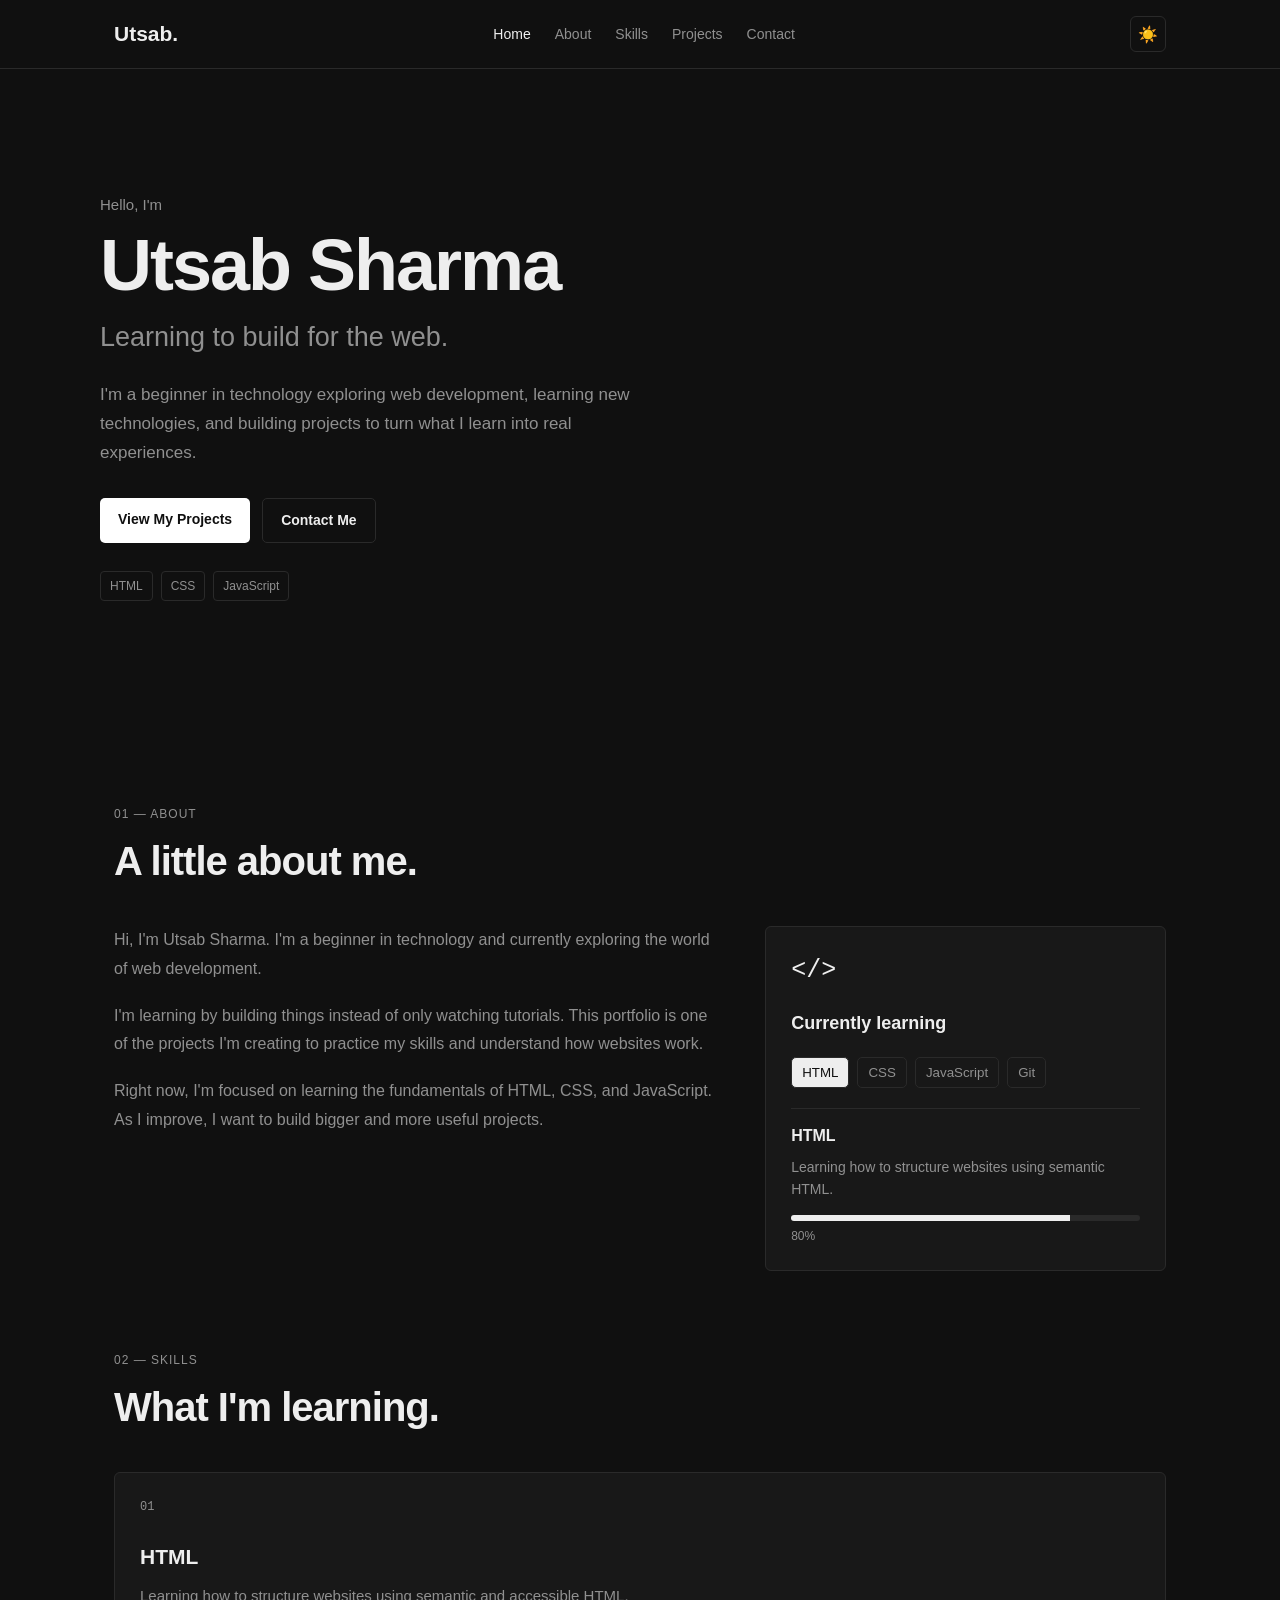
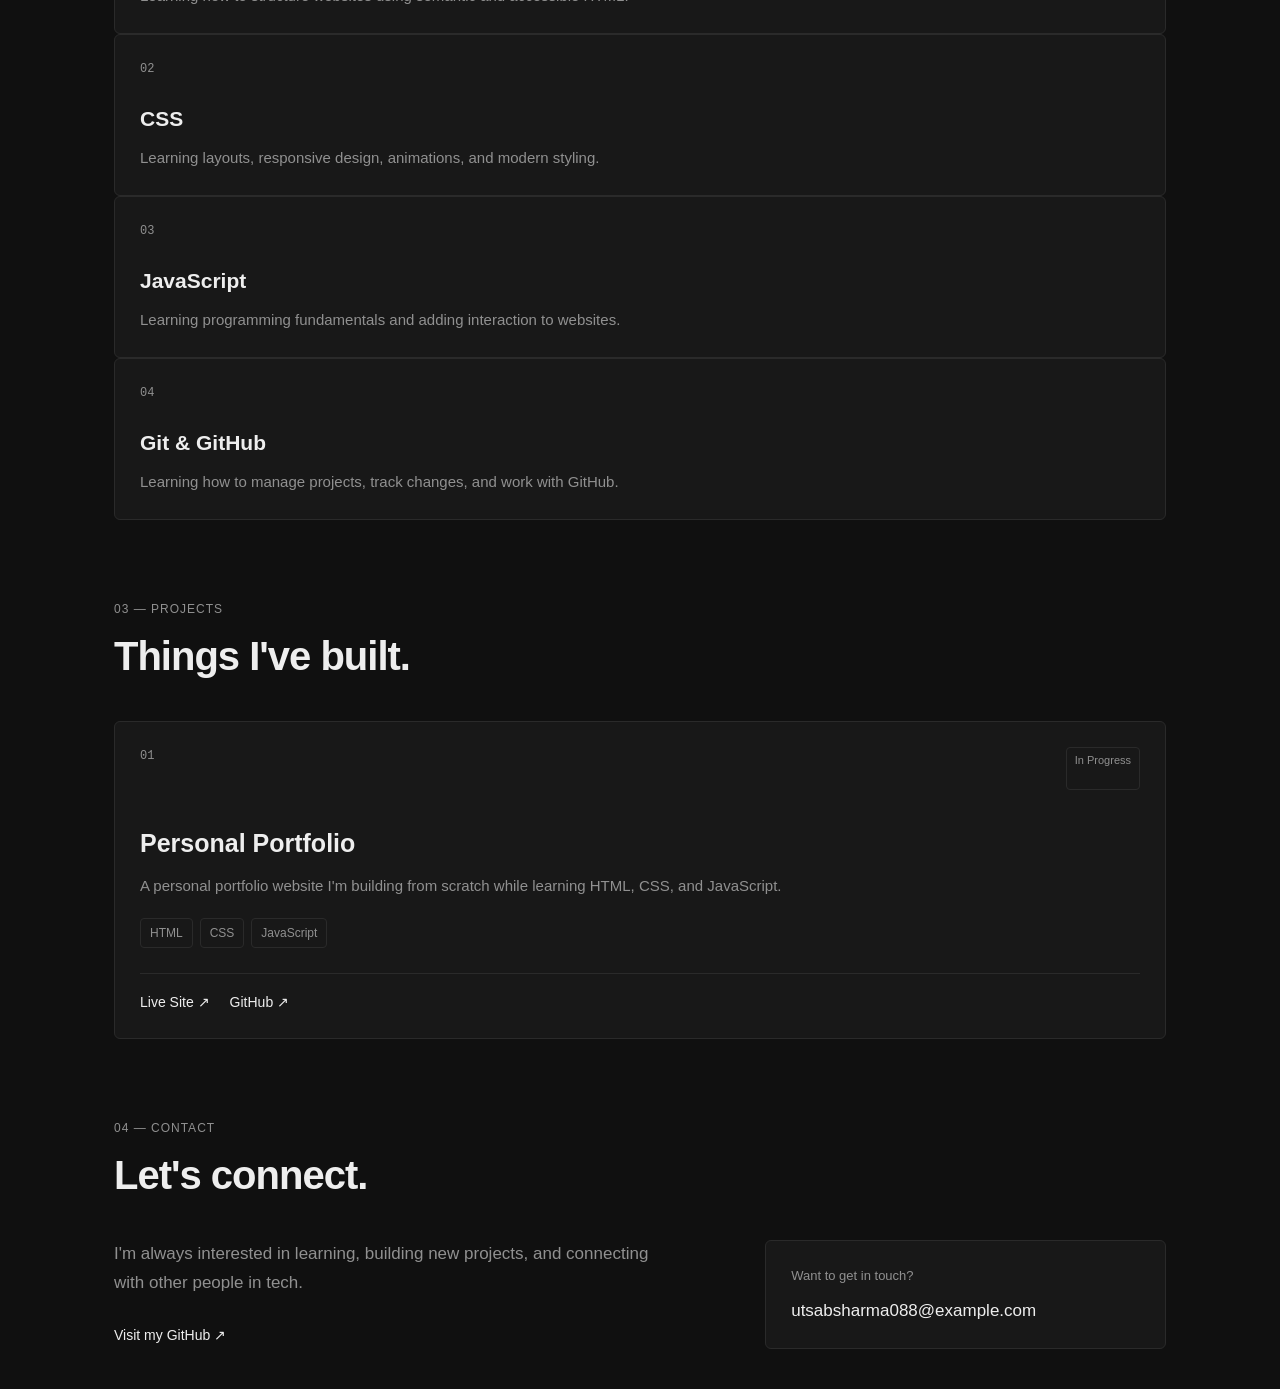
==== commit 719f2cf3: "feat:live progress bar is added" ====
--- a/frontend/index.html
+++ b/frontend/index.html
@@ -98,7 +98,7 @@
                 HTML
               </button>
               <button class="learning-button" data-topic="css">CSS</button>
-              <button class="leaerning-button" data-topic="javascript">
+              <button class="learning-button" data-topic="javascript">
                 JavaScript
               </button>
               <button class="learning-button" data-topic="git">Git</button>
--- a/frontend/style.css
+++ b/frontend/style.css
@@ -394,6 +394,65 @@
     border-radius: 5px;
     cursor: pointer;
     font-size: 18px;
+}
+
+.learning-buttons {
+    display: flex;
+    flex-wrap: wrap;
+    gap: 8px;
+    margin: 20px 0;
+}
+
+.learning-button {
+    padding: 7px 10px;
+    border: 1px solid var(--border);
+    border-radius: 5px;
+    background: transparent;
+    color: var(--muted);
+    cursor: pointer;
+}
+
+.learning-button:hover,
+.learning-button.active {
+    background: var(--text);
+    color: var(--background);
+}
+
+.learning-info {
+    padding-top: 15px;
+    border-top: 1px solid var(--border);
+}
+
+.learning-info h4 {
+    margin-bottom: 8px;
+}
+
+.learning-info p {
+    color: var(--muted);
+    font-size: 14px;
+    line-height: 1.6;
+    margin-bottom: 15px;
+}
+
+.progress {
+    width: 100%;
+    height: 6px;
+    background: var(--border);
+    border-radius: 3px;
+    overflow: hidden;
+}
+
+.progress-bar {
+    width: 80%;
+    height: 100%;
+    background: var(--text);
+}
+
+#progressText {
+    display: block;
+    margin-top: 6px;
+    color: var(--muted);
+    font-size: 12px;
 }
 
 @media(max-width:700px) {
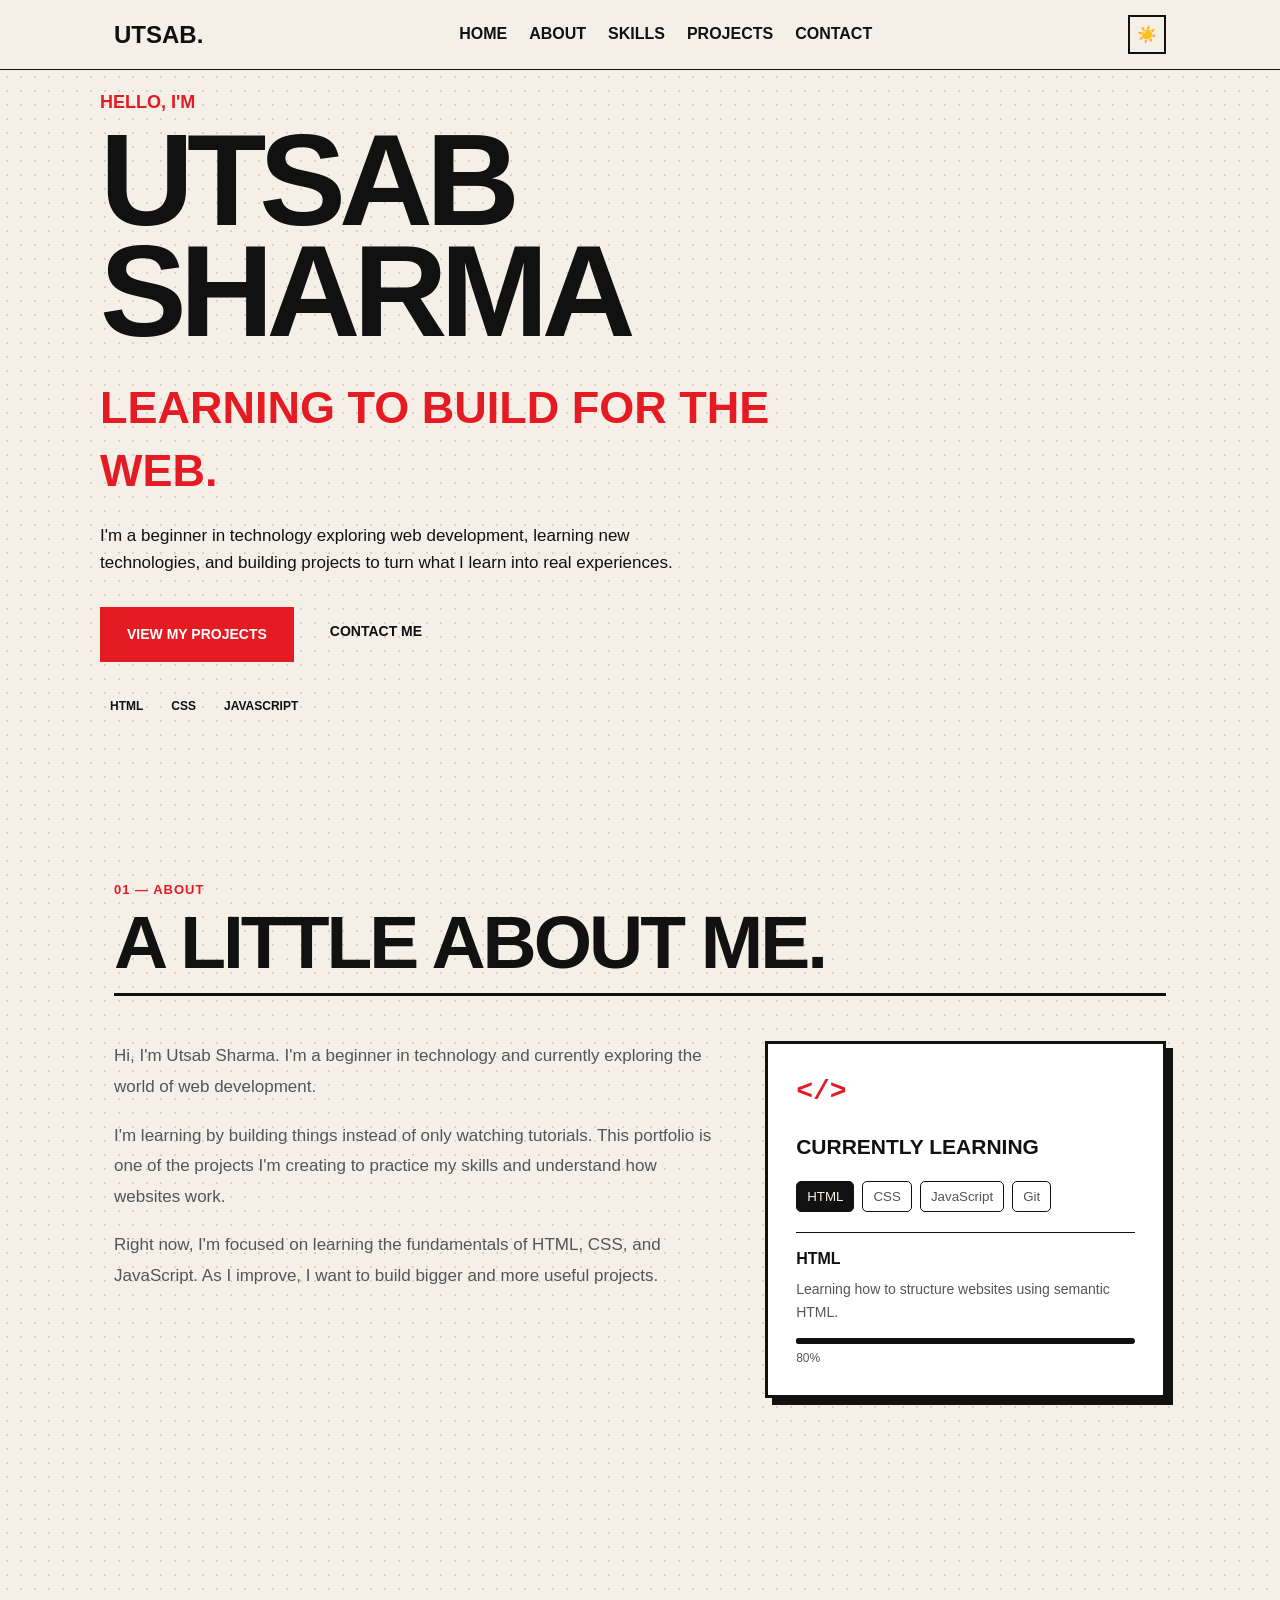
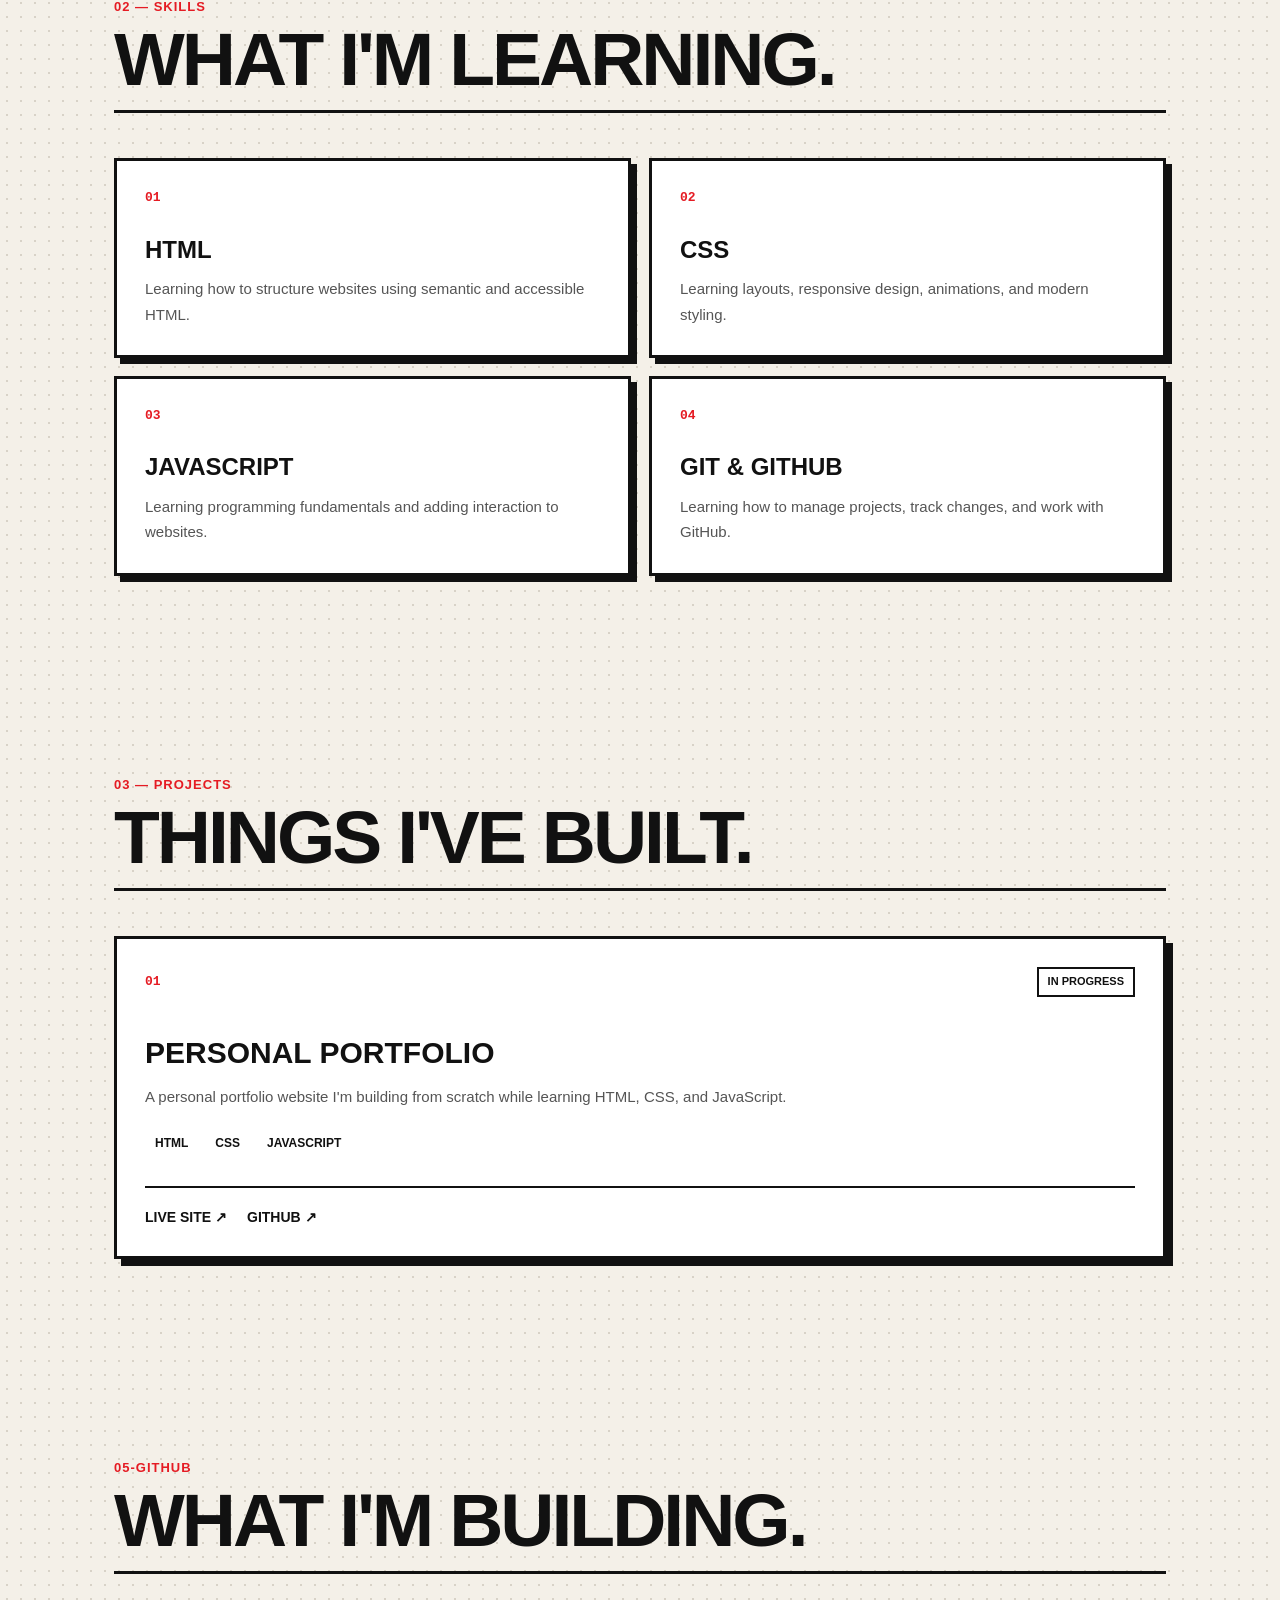
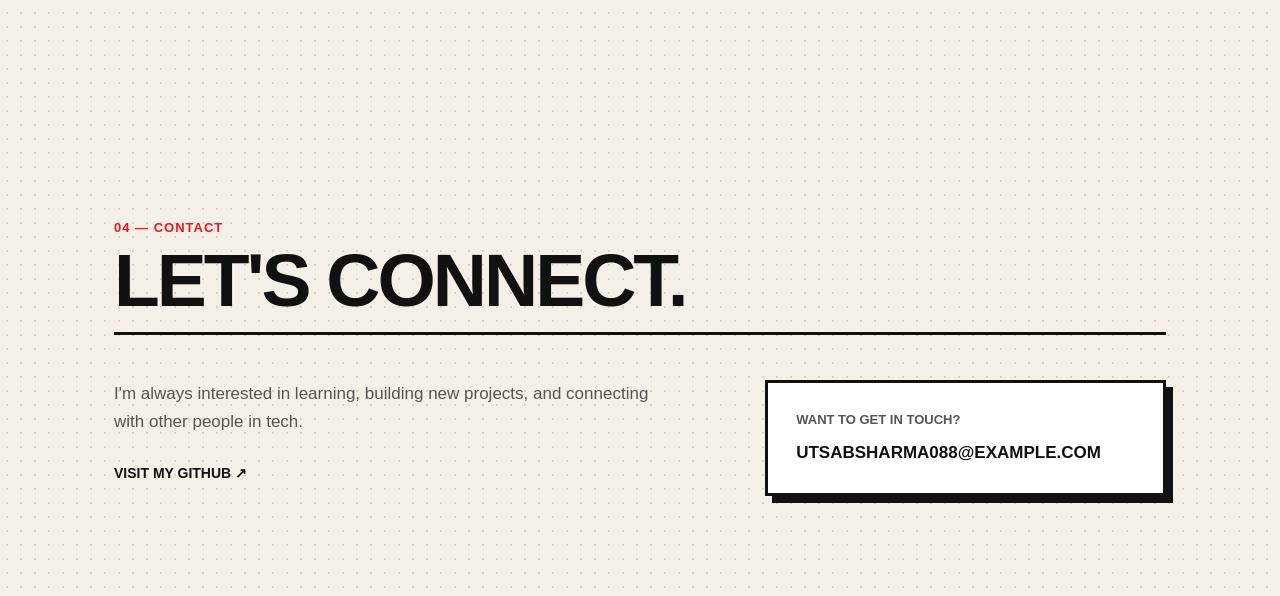
==== commit e3bb07b1: "feat:changing the css" ====
--- a/frontend/index.html
+++ b/frontend/index.html
@@ -221,6 +221,13 @@
           </article>
         </div>
       </section>
+      <section id="github" class="github-section">
+        <div class="section-heading">
+          <p class="section-label">05-GitHub</p>
+          <h2>What I'm building.</h2>
+        </div>
+        
+      </section>
 
       <section id="contact" class="contact-section">
         <div class="section-heading">
--- a/frontend/style.css
+++ b/frontend/style.css
@@ -1,11 +1,10 @@
 :root {
-    --background: #101010;
-    --surface: #181818;
-    --surface-hover: #1d1d1d;
-    --text: #eeeeee;
-    --muted: #909090;
-    --border: #2a2a2a;
-    --accent: #ffffff;
+    --background: #f4f0e8;
+    --surface: #ffffff;
+    --text: #111111;
+    --muted: #555555;
+    --border: #111111;
+    --accent: #e51b23;
 }
 
 body.light-mode {
@@ -29,11 +28,22 @@
 }
 
 body {
-    font-family: Arial, sans-serif;
+    font-family: Arial, Helvetica, sans-serif;
     background: var(--background);
     color: var(--text);
-    line-height: 1.5;
-    transition: background 0.2s ease, color 0.2s ease;
+    line-height: 1.4;
+    background-image: radial-gradient(#d8d2c7 1px, transparent 1px);
+    background-size: 14px 14px;
+}
+
+body.dark-mode {
+    --bacground: #111111;
+    --surface: #1a1a1a;
+    --surface-hover: #222222;
+    --text: #f4f0e8;
+    --muted: #aaaaaa;
+    --border: #f4f0e8;
+    --accent: #ff3038;
 }
 
 header {
@@ -50,48 +60,51 @@
 .navbar {
     max-width: 1100px;
     margin: 0 auto;
-    padding: 16px 24px;
+    padding: 15px 24px;
     display: flex;
     align-items: center;
     justify-content: space-between;
 }
 
+.logo {
+    color: var(--text);
+    text-decoration: none;
+    font-size: 24px;
+    font-weight: 900;
+    text-transform: uppercase;
+}
+
 .nav-controls {
     display: flex;
     align-items: center;
     gap: 8px;
 }
 
-.logo {
+
+
+.nav-links {
+    display: flex;
+    align-items: center;
+    gap: 22px;
+}
+
+.nav-links a {
     color: var(--text);
     text-decoration: none;
-    font-size: 21px;
-    font-weight: bold;
-}
-
-.nav-links {
-    display: flex;
-    align-items: center;
-    gap: 24px;
-}
-
-.nav-links a {
-    color: var(--muted);
-    text-decoration: none;
-    font-size: 14px;
-}
-
-.nav-links a:hover,
-.nav-links a.active {
-    color: var(--text);
+    font-size: 13x;
+    font-weight: 800;
+    text-transform: uppercase;
+}
+
+.nav-links a:hover {
+    color: var(--accent);
 }
 
 .theme-toggle {
-    width: 36px;
-    height: 36px;
-    margin-left: 20px;
-    border: 1px solid var(--border);
-    border-radius: 6px;
+    width: 38px;
+    height: 39px;
+    border: 2px solid var(--border);
+    border-radius: 0;
     background: transparent;
     color: var(--text);
     cursor: pointer;
@@ -101,6 +114,7 @@
 .theme-toggle:hover {
 
     background: var(--surface);
+    color: var(--bacground);
 }
 
 .hero {
@@ -117,59 +131,74 @@
 }
 
 .greeting {
-    margin-bottom: 12px;
-    color: var(--muted);
-    font-size: 15px;
+    margin-bottom: 10px;
+    color: var(--accent);
+    font-size: 18px;
+    font-weight: 900;
+    text-transform: uppercase;
 }
 
 .hero h1 {
-    margin-bottom: 16px;
-    font-size: 72px;
-    line-height: 1;
-    letter-spacing: -2px;
+    margin: 0;
+    max-width: 900px;
+    font-size: clamp(60px, 11vw, 130px);
+    line-height: 0.85;
+    letter-spacing: -7px;
+    font-weight: 900;
+    text-transform: uppercase;
 }
 
 .hero h2 {
-    margin-bottom: 24px;
-    color: var(--muted);
-    font-size: 27px;
-    font-weight: normal;
+    margin-top: 30px;
+    margin-bottom: 20px;
+    color: var(--accent);
+    font-size: clamp(25px, 4vw, 45px);
+    font-weight: 900;
+    text-transform: uppercase;
 }
 
 .hero-description {
-    max-width: 570px;
+    max-width: 620px;
     margin-bottom: 30px;
-    color: var(--muted);
+    color: var(--text);
     font-size: 17px;
-    line-height: 1.7;
+    line-height: 1.6;
 }
 
 .hero-buttons {
     display: flex;
     gap: 12px;
-    margin-bottom: 28px;
+    flex-wrap: wrap;
+    margin-bottom: 30px;
 }
 
 .btn {
-    padding: 11px 18px;
-    border-radius: 5px;
+    display: inline-block;
+    padding: 15px 24px;
+    border: 3px solid var(--text);
+    border-radius: 0;
     text-decoration: none;
     font-size: 14px;
-    font-weight: bold;
+    font-weight: 900;
+    text-transform: uppercase;
+    transition: 0.2 ease;
 }
 
 .primary-btn {
     background: var(--accent);
-    color: var(--background);
+    border-color: var(--accent);
+    color: #ffffff;
 }
 
 .secondary-btn {
-    border: 1px solid var(--border);
+    border: transparent;
     color: var(--text);
 }
 
 .secondary-btn:hover {
-    background: var(--surface);
+    background: var(--accent);
+    border-color: var(--accent);
+    color: #ffffff;
 }
 
 .hero-tech {
@@ -180,34 +209,43 @@
 
 .hero-tech span,
 .project-tech span {
-    padding: 5px 9px;
-    border: 1px solid var(--border);
-    border-radius: 4px;
-    color: var(--muted);
+    padding: 6px 10px;
+    border: 2px solid var(--bacground);
+    border-radius: 0;
+    color: var(--text);
+    font-size: var(--text);
     font-size: 12px;
+    font-weight: 800;
+    text-transform: uppercase;
 }
 
 section:not(.hero) {
     max-width: 1100px;
     margin: 0 auto;
-    padding: 40px 24px;
+    padding: 100px 24px;
 }
 
 .section-heading {
-    margin-bottom: 35px;
+    margin-bottom: 45px;
+    border-bottom: 3px solid var(--border);
+    padding-bottom: 15px;
 }
 
 .section-label {
     margin-bottom: 8px;
-    color: var(--muted);
-    font-size: 12px;
+    color: var(--accent);
+    font-size: 13px;
     text-transform: uppercase;
     letter-spacing: 1px;
+    font-weight: 900;
 }
 
 .section-heading h2 {
-    font-size: 40px;
-    letter-spacing: -1px;
+    font-size: clamp(40px, 7vw, 75px);
+    line-height: 0.95;
+    letter-spacing: -3px;
+    text-transform: uppercase;
+    font-weight: 900;
 }
 
 .about-content {
@@ -219,32 +257,30 @@
 .about-text p {
     margin-bottom: 18px;
     color: var(--muted);
-    font-size: 16px;
+    font-size: 17px;
     line-height: 1.8;
 }
 
-.about-card,
-.skill-card,
-.project-card,
-.contact-card {
+.about-card {
+    padding: 28px;
     background: var(--surface);
-    border: 1px solid var(--border);
-}
-
-.about-card {
-    padding: 25px;
-    border-radius: 6px;
+    border: 3px solid var(--border);
+    border-radius: 0;
+    box-shadow: 7px 7px 0 var(--border);
 }
 
 .about-card-icon {
     margin-bottom: 20px;
     font-family: monospace;
-    font-size: 25px;
+    font-size: 28px;
+    font-weight: bold;
+    color: var(--accent);
 }
 
 .about-card h3 {
     margin-bottom: 18px;
-    font-size: 18px;
+    font-size: 21px;
+    text-transform: uppercase;
 }
 
 .about-card ul {
@@ -252,42 +288,49 @@
 }
 
 .about-card li {
-    padding: 9px 0;
-    border-bottom: 1px solid var(--border);
+    padding: 10px 0;
+    border-bottom: 2px solid var(--border);
     color: var(--muted);
     font-size: 14px;
+    font-weight: 700;
 }
 
 .skill-card {
-    padding: 25px;
-    border-radius: 6px;
+    padding: 28px;
+    background: var(--surface);
+    border: 3px solid var(--border);
+    border-radius: 0;
+    box-shadow: 6px 6px 0 var(--border);
+    transition: 0.2s ease;
 }
 
 .skills-grid {
-    grid-template-columns: 1fr;
-}
-
-.skill-card:hover,
-.project-card:hover {
-    background: var(--surface-hover);
-}
-
-.skill-number,
-.project-number {
+    grid-template-columns: repeat(2, 1fr);
+    display: grid;
+    gap: 18px;
+}
+
+.skill-card:hover {
+    transform: translate(-3px, -3px);
+    box-shadow: 9px 9px 0 var(--accent);
+}
+
+.skill-number {
     display: block;
     margin-bottom: 25px;
-    color: var(--muted);
+    color: var(--accent);
     font-family: monospace;
-    font-size: 12px;
+    font-size: 13px;
+    font-weight: bold;
 }
 
 .skill-card h3 {
     margin-bottom: 10px;
-    font-size: 21px;
-}
-
-.skill-card p,
-.project-content p {
+    font-size: 24px;
+    text-transform: uppercase;
+}
+
+.skill-card p {
     color: var(--muted);
     font-size: 15px;
     line-height: 1.7;
@@ -295,36 +338,60 @@
 
 .projects-grid {
     display: grid;
-    gap: 15px;
+    gap: 18px;
 }
 
 .project-card {
-    padding: 25px;
-    border-radius: 6px;
+    padding: 28px;
+    border-radius: 0;
+    background: var(--surface);
+    border: 3px solid var(--border);
+    box-shadow: 7px 7px var(--border);
+    transition: 0.2s ease;
 }
 
 .project-top {
     display: flex;
     justify-content: space-between;
     margin-bottom: 35px;
+    align-items: center;
+}
+
+.project-number {
+    color: var(--accent);
+    font-family: monospace;
+    font-size: 13px;
+    font-weight: bold;
+
+}
+
+.project-card:hover {
+    transform: translate(-3px, -3px);
+    box-shadow: 10px 10px 0 var(--accent);
 }
 
 .project-status {
-    padding: 4px 8px;
-    border: 1px solid var(--border);
-    border-radius: 4px;
-    color: var(--muted);
+    padding: 5px 9px;
+    border: 2px solid var(--border);
+    border-radius: 0;
+    color: var(--text);
     font-size: 11px;
+    font-weight: 800;
+    text-transform: uppercase;
 }
 
 .project-content h3 {
     margin-bottom: 10px;
-    font-size: 25px;
+    font-size: 30px;
+    text-transform: uppercase;
 }
 
 .project-content p {
     max-width: 650px;
     margin-bottom: 20px;
+    color: var(--muted);
+    font-size: 15px;
+    line-height: 1.7;
 }
 
 .project-tech {
@@ -336,23 +403,104 @@
 .project-links {
     display: flex;
     gap: 20px;
-    margin-top: 25px;
-    padding-top: 18px;
-    border-top: 1px solid var(--border);
-}
-
-.project-link,
-.github-link,
-.email-link {
+    margin-top: 28px;
+    padding-top: 20px;
+    border-top: 2px solid var(--border);
+}
+
+.project-link {
     color: var(--text);
     text-decoration: none;
     font-size: 14px;
-}
-
-.project-link:hover,
-.github-link:hover,
-.email-link:hover {
-    text-decoration: underline;
+    font-weight: 900;
+    text-transform: uppercase;
+}
+
+.project-link:hover {
+    color: var(--accent);
+}
+
+.github-card {
+    padding: 30px;
+    background: var(--surface);
+    border: 3px solid var(--bacground);
+    border-radius: 0;
+    box-shadow: 7px 7px 0 var(--border);
+}
+
+.github-profile {
+    display: flex;
+    align-items: center;
+    gap: 18px;
+    margin-bottom: 30px;
+}
+
+.github-profile img {
+    width: 70px;
+    height: 70px;
+    border: 3px solid var(--border);
+    border-radius: 50%;
+}
+
+.github-profile h3 {
+    margin-bottom: 4px;
+    font-size: 22px;
+    text-transform: uppercase;
+}
+
+.github-profile p {
+    color: var(--muted);
+    font-size: 14px;
+}
+
+.github-stats {
+    display: grid;
+    grid-template-columns: repeat(3, 1fr);
+    border-top: 2px solid var(--border);
+    border-bottom: 2px solid var(--border);
+    margin-bottom: 25px;
+}
+
+.github-stats div {
+    padding: 22px 10px;
+    text-align: center;
+}
+
+.github-stats div+div {
+    border-left: 2px solid var(--border);
+}
+
+.github-stats strong {
+    display: block;
+    margin-bottom: 5px;
+    color: var(--accent);
+    font-size: 28px;
+    font-weight: 900;
+}
+
+.github-stats span {
+    color: var(--muted);
+    font-size: 12px;
+    font-weight: 800;
+    text-transform: uppercase;
+}
+
+.github-profile-link {
+    color: var(--text);
+    text-decoration: none;
+    font-size: 14;
+    font-weight: 900;
+    text-transform: uppercase;
+}
+
+.github-profile-link:hover {
+    color: var(--accent);
+}
+
+.github-error {
+    margin-top: 15px;
+    color: var(--accent);
+    font-size: 13px;
 }
 
 .contact-content {
@@ -369,15 +517,34 @@
     line-height: 1.7;
 }
 
+.github-link,
+.email-link {
+    color: var(--text);
+    text-decoration: none;
+    font-size: 14px;
+    font-weight: 900;
+    text-transform: uppercase;
+}
+
+.github-link:hover,
+.email-link:hover {
+    color: var(--accent);
+}
+
 .contact-card {
-    padding: 25px;
-    border-radius: 6px;
+    padding: 28px;
+    background: var(--surface);
+    border-radius: 0;
+    border: 3px solid var(--border);
+    box-shadow: 7px 7px 0 var(--border);
 }
 
 .contact-card p {
     margin-bottom: 12px;
     color: var(--muted);
     font-size: 13px;
+    font-weight: 700;
+    text-transform: uppercase;
 }
 
 .email-link {
@@ -387,11 +554,12 @@
 
 .menu-button {
     display: none;
-    border: 1px solid var(--border);
+    width: 38px;
+    height: 38px;
+    border: 2px solid var(--border);
+    border-radius: 0;
     background: transparent;
     color: var(--text);
-    padding: 8px 10px;
-    border-radius: 5px;
     cursor: pointer;
     font-size: 18px;
 }
@@ -491,8 +659,12 @@
     }
 
     .hero {
-        min-height: auto;
-        padding: 130px 20px 80px;
+        min-height: 100vh;
+        max-width: 1100px;
+        margin: 0 auto;
+        padding: 150px 24px 80px;
+        display: flex;
+        align-items: center;
     }
 
     .hero h1 {
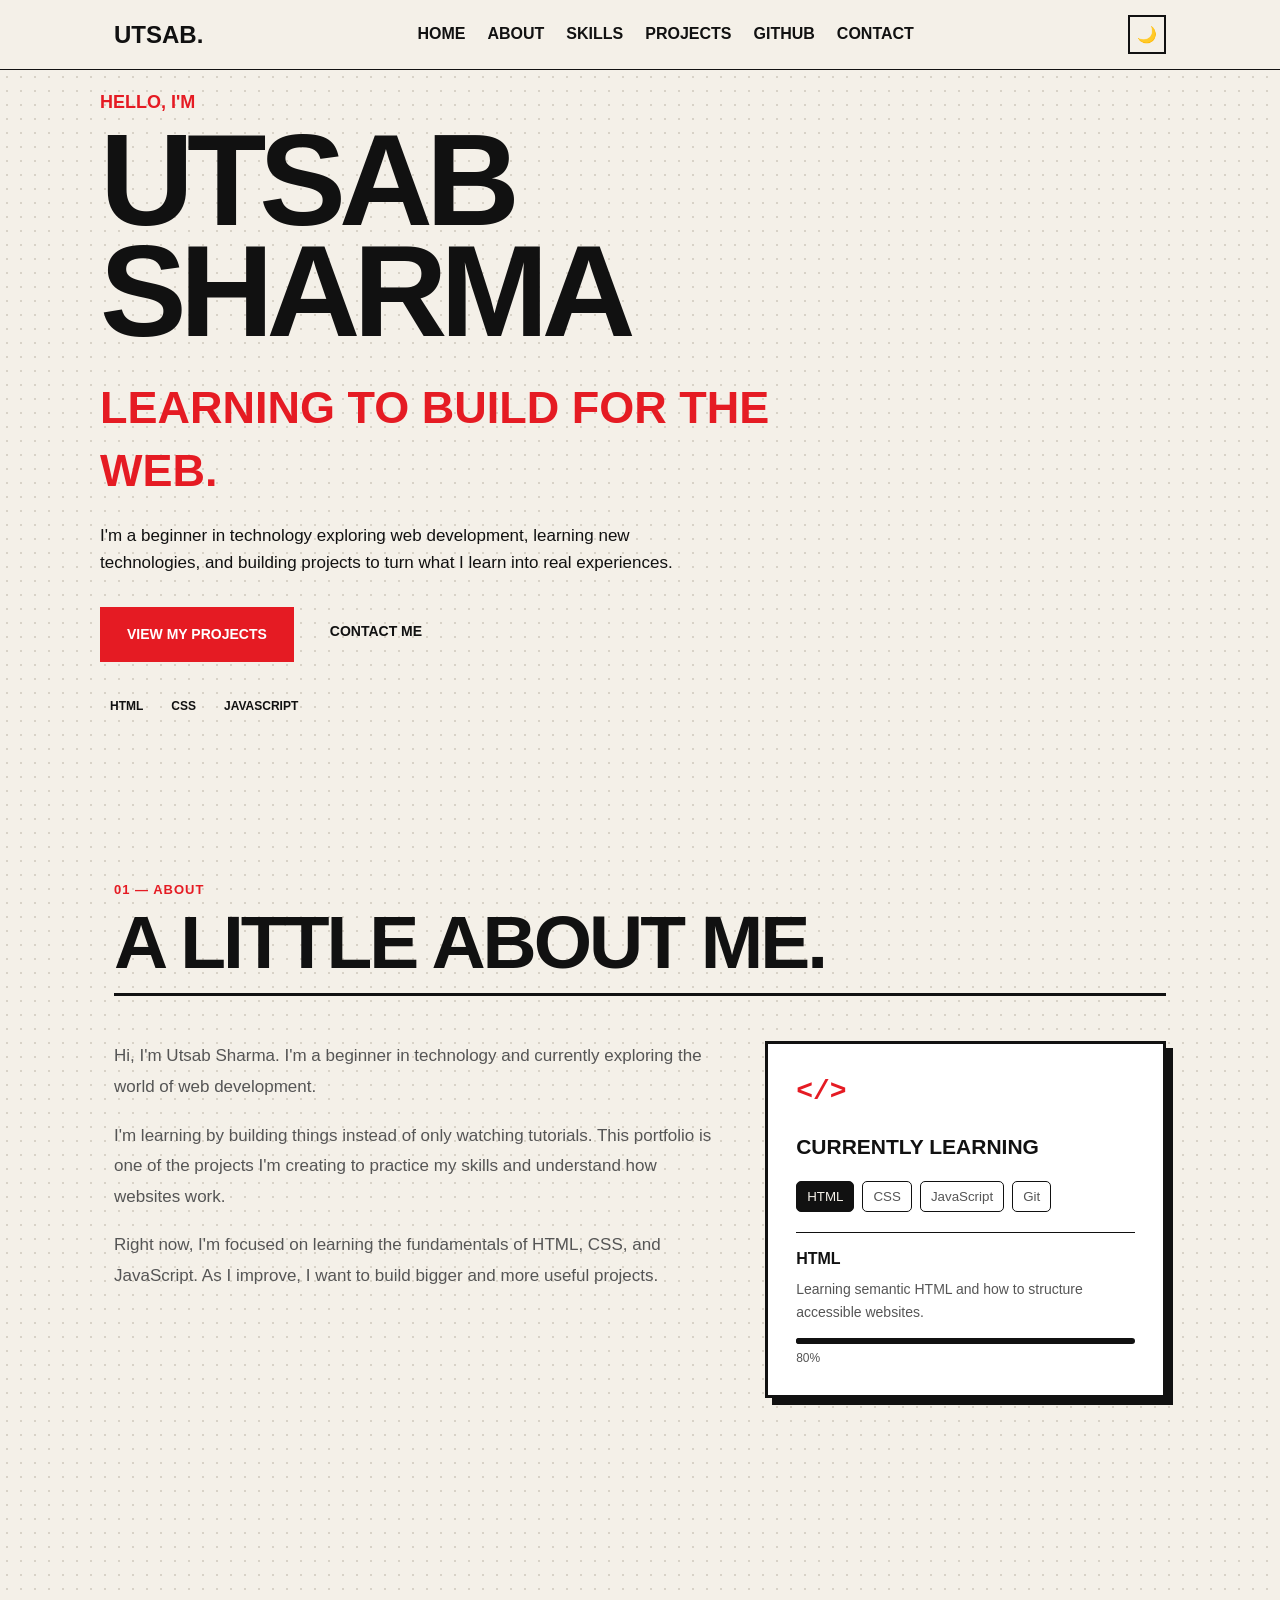
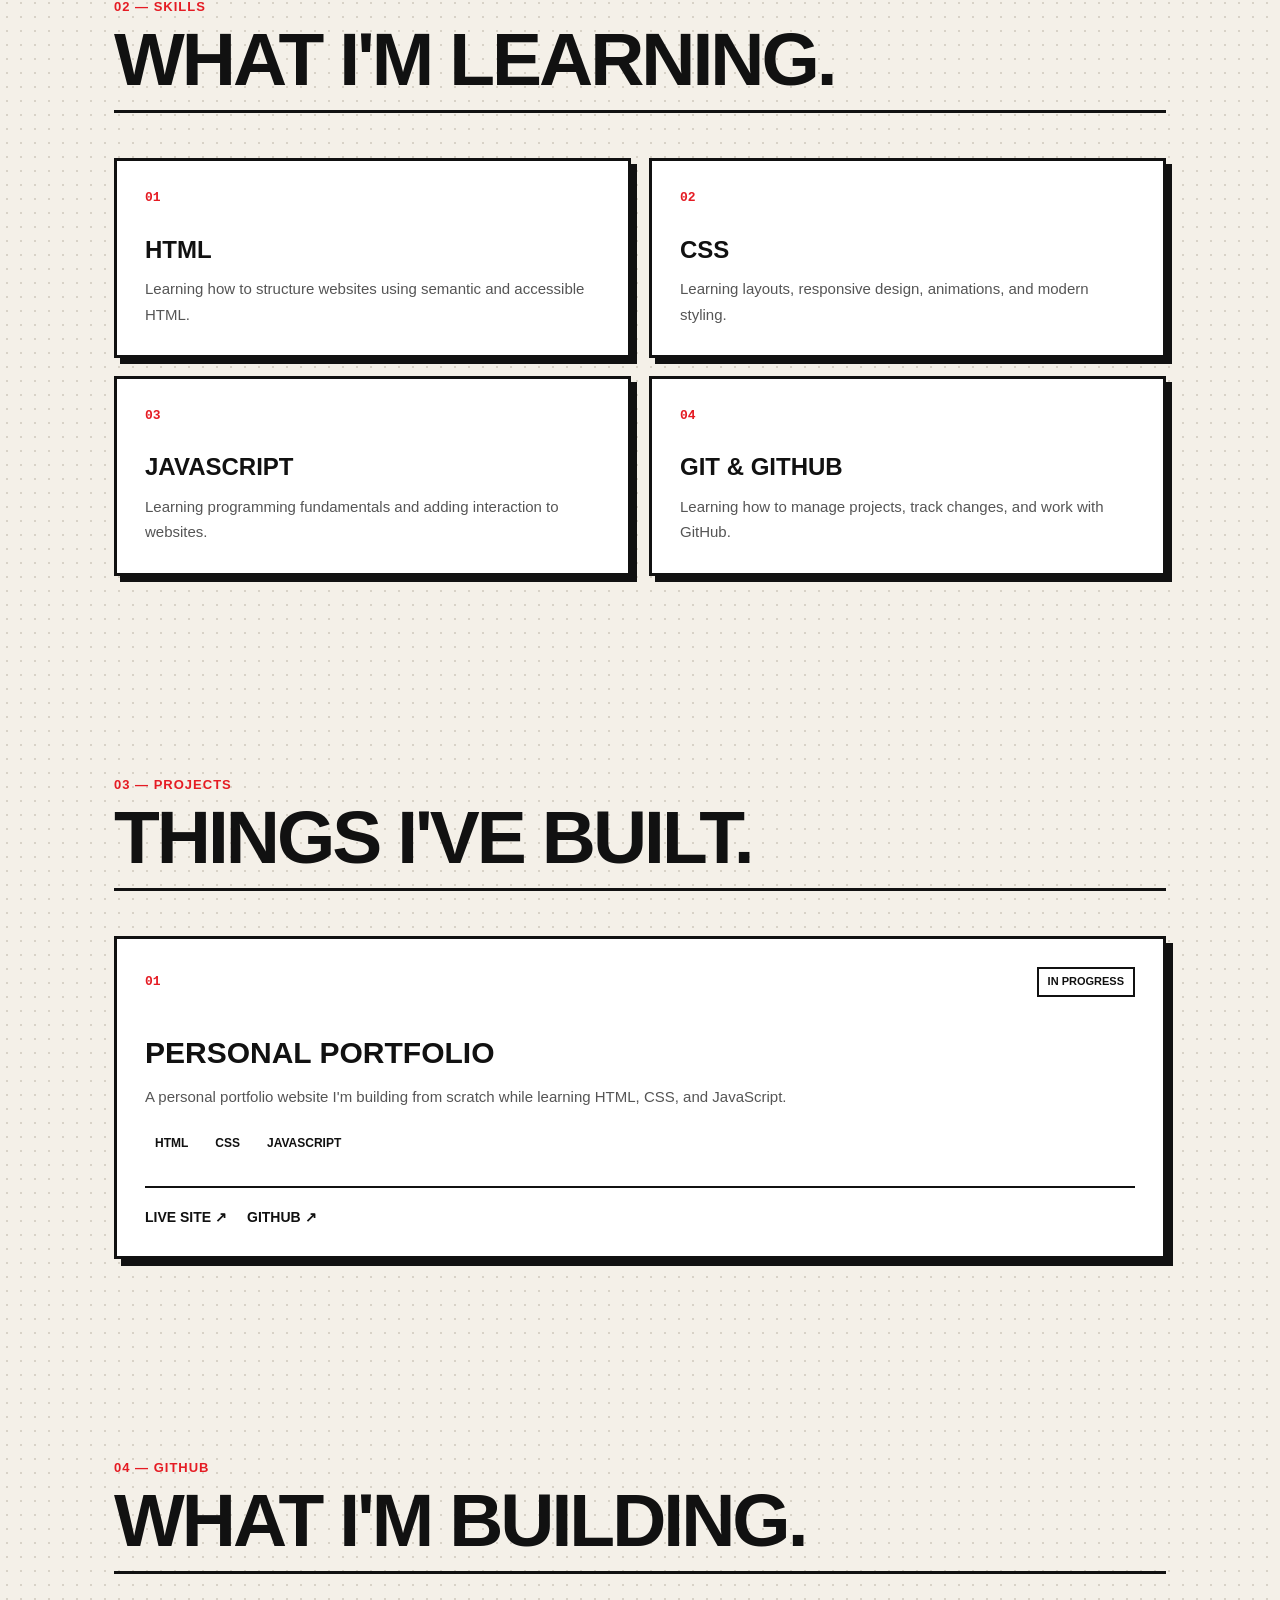
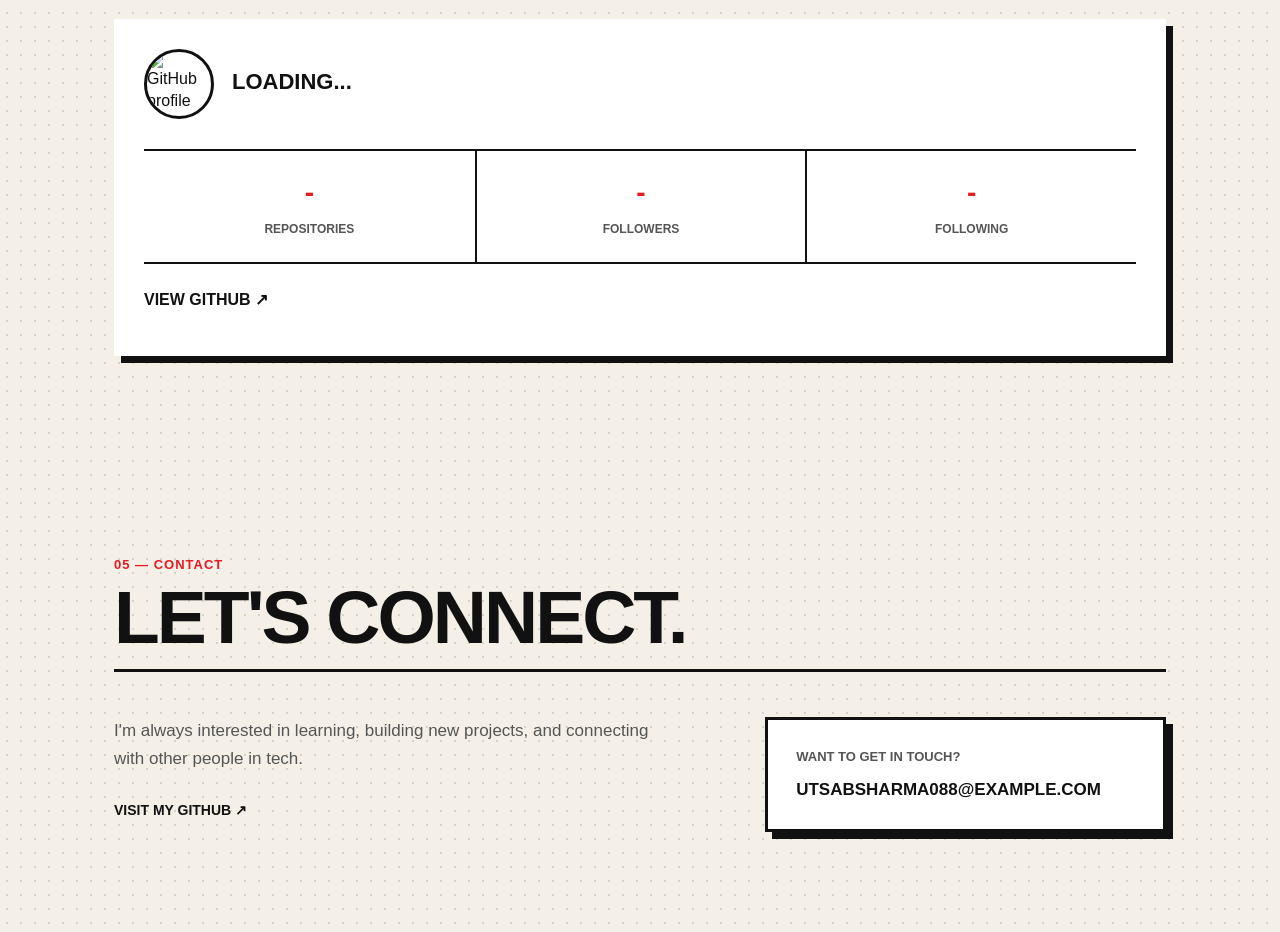
==== commit 6e0c4275: "feat:github progress is added" ====
--- a/frontend/index.html
+++ b/frontend/index.html
@@ -15,25 +15,44 @@
   </head>
 
   <body>
+ 
+
     <header>
       <nav class="navbar">
-        <a href="#home" class="logo"> Utsab. </a>
+        <a href="#home" class="logo">Utsab.</a>
 
         <div class="nav-links">
           <a href="#home">Home</a>
           <a href="#about">About</a>
           <a href="#skills">Skills</a>
           <a href="#projects">Projects</a>
+          <a href="#github">GitHub</a>
           <a href="#contact">Contact</a>
         </div>
+
         <div class="nav-controls">
-          <button class="menu-button" id="menuButton">☰</button>
-          <button class="theme-toggle" id="themeToggle">☀️</button>
+          <button
+            class="menu-button"
+            id="menuButton"
+            aria-label="Open navigation menu"
+          >
+            ☰
+          </button>
+
+          <button
+            class="theme-toggle"
+            id="themeToggle"
+            aria-label="Toggle theme"
+          >
+            🌙
+          </button>
         </div>
       </nav>
     </header>
 
     <main>
+     
+
       <section id="home" class="hero">
         <div class="hero-content">
           <p class="greeting">Hello, I'm</p>
@@ -62,10 +81,11 @@
         </div>
       </section>
 
+    
+
       <section id="about" class="about-section">
         <div class="section-heading">
           <p class="section-label">01 — About</p>
-
           <h2>A little about me.</h2>
         </div>
 
@@ -89,44 +109,55 @@
             </p>
           </div>
 
+        
+
           <div class="about-card">
             <div class="about-card-icon">&lt;/&gt;</div>
 
             <h3>Currently learning</h3>
+
             <div class="learning-buttons">
               <button class="learning-button active" data-topic="html">
                 HTML
               </button>
+
               <button class="learning-button" data-topic="css">CSS</button>
+
               <button class="learning-button" data-topic="javascript">
                 JavaScript
               </button>
+
               <button class="learning-button" data-topic="git">Git</button>
             </div>
+
             <div class="learning-info">
               <h4 id="learningTitle">HTML</h4>
+
               <p id="learningDescription">
-                Learning how to structure websites using semantic HTML.
+                Learning semantic HTML and how to structure accessible websites.
               </p>
+
               <div class="progress">
                 <div class="progress-bar" id="progressBar"></div>
               </div>
+
               <span id="progressText">80%</span>
             </div>
           </div>
         </div>
       </section>
 
+ 
+
       <section id="skills" class="skills-section">
         <div class="section-heading">
           <p class="section-label">02 — Skills</p>
-
           <h2>What I'm learning.</h2>
         </div>
 
         <div class="skills-grid">
           <div class="skill-card">
-            <span class="skill-number"> 01 </span>
+            <span class="skill-number">01</span>
 
             <h3>HTML</h3>
 
@@ -137,7 +168,7 @@
           </div>
 
           <div class="skill-card">
-            <span class="skill-number"> 02 </span>
+            <span class="skill-number">02</span>
 
             <h3>CSS</h3>
 
@@ -148,7 +179,7 @@
           </div>
 
           <div class="skill-card">
-            <span class="skill-number"> 03 </span>
+            <span class="skill-number">03</span>
 
             <h3>JavaScript</h3>
 
@@ -159,9 +190,9 @@
           </div>
 
           <div class="skill-card">
-            <span class="skill-number"> 04 </span>
-
-            <h3>Git &amp; GitHub</h3>
+            <span class="skill-number">04</span>
+
+            <h3>Git & GitHub</h3>
 
             <p>
               Learning how to manage projects, track changes, and work with
@@ -171,10 +202,11 @@
         </div>
       </section>
 
+  
+
       <section id="projects" class="projects-section">
         <div class="section-heading">
           <p class="section-label">03 — Projects</p>
-
           <h2>Things I've built.</h2>
         </div>
 
@@ -204,6 +236,8 @@
             <div class="project-links">
               <a
                 href="https://personal-website-7hj2.vercel.app/"
+                target="_blank"
+                rel="noopener noreferrer"
                 class="project-link"
               >
                 Live Site ↗
@@ -211,9 +245,9 @@
 
               <a
                 href="https://github.com/kiranSharma121/personal-website"
-                class="project-link"
                 target="_blank"
                 rel="noopener noreferrer"
+                class="project-link"
               >
                 GitHub ↗
               </a>
@@ -221,17 +255,63 @@
           </article>
         </div>
       </section>
+
+
+
       <section id="github" class="github-section">
         <div class="section-heading">
-          <p class="section-label">05-GitHub</p>
+          <p class="section-label">04 — GitHub</p>
+
           <h2>What I'm building.</h2>
         </div>
-        
+
+        <div class="github-card">
+          <div class="github-profile">
+            <img id="githubAvatar" src="" alt="GitHub profile picture" />
+
+            <div>
+              <h3 id="githubName">Loading...</h3>
+
+              <p id="githubUsername"></p>
+            </div>
+          </div>
+
+          <div class="github-stats">
+            <div>
+              <strong id="repoCount"> - </strong>
+
+              <span> Repositories </span>
+            </div>
+
+            <div>
+              <strong id="followerCount"> - </strong>
+
+              <span> Followers </span>
+            </div>
+
+            <div>
+              <strong id="followingCount"> - </strong>
+
+              <span> Following </span>
+            </div>
+          </div>
+
+          <a
+            href="https://github.com/kiranSharma121"
+            target="_blank"
+            rel="noopener noreferrer"
+            class="github-profile-link"
+          >
+            View GitHub ↗
+          </a>
+
+          <p id="githubError" class="github-error"></p>
+        </div>
       </section>
 
       <section id="contact" class="contact-section">
         <div class="section-heading">
-          <p class="section-label">04 — Contact</p>
+          <p class="section-label">05 — Contact</p>
 
           <h2>Let's connect.</h2>
         </div>
@@ -245,9 +325,9 @@
 
             <a
               href="https://github.com/kiranSharma121"
-              class="github-link"
               target="_blank"
               rel="noopener noreferrer"
+              class="github-link"
             >
               Visit my GitHub ↗
             </a>
